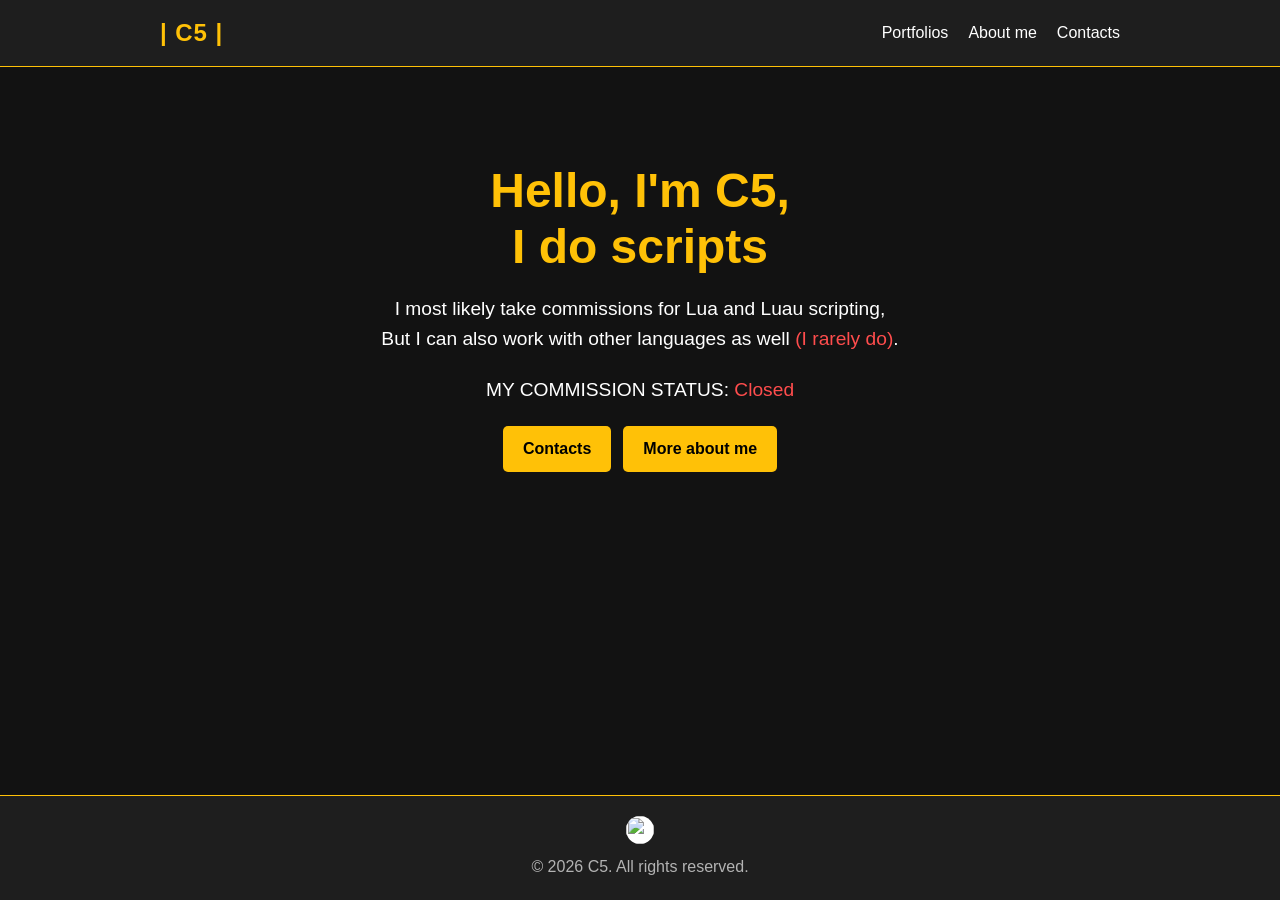
==== index.html @ 69e816a6 "Finish the site: About, Portfolios and Contacts pages - Fill the three empty pages using the existin" ====
<!DOCTYPE html>
<html lang="en">
<head>
    <meta charset="UTF-8">
    <meta name="viewport" content="width=device-width, initial-scale=1.0, viewport-fit=cover">
    <title>C5 | Portfolio</title>
    <meta name="description" content="C5 — Lua and Luau scripter taking commissions.">
    <link rel="stylesheet" href="styles.css">
</head>
<body>
    <header>
        <div class="container">
            <a href="index.html" class="logo">| C5 |</a>
            <nav aria-label="Main">
                <ul>
                    <li><a href="portfolios.html">Portfolios</a></li>
                    <li><a href="about.html">About me</a></li>
                    <li><a href="contact.html">Contacts</a></li>
                </ul>
            </nav>
        </div>
    </header>

    <main>
        <section class="hero">
            <div class="container">
                <h2>Hello, I'm C5,<br> I do scripts</h2>
                <p>I most likely take commissions for Lua and Luau scripting,<br> But I can also work with other languages as well <span class="note">(I rarely do)</span>.</p>
                <p class="commission-status">MY COMMISSION STATUS: <span data-status class="status-closed">Closed</span></p>
                <div class="buttons">
                    <a href="contact.html" class="btn">Contacts</a>
                    <a href="about.html" class="btn">More about me</a>
                </div>
            </div>
        </section>
    </main>

    <footer>
        <div class="container">
            <div class="social-icons"></div>
            <p>&copy; <span data-year>2026</span> C5. All rights reserved.</p>
        </div>
    </footer>
    <script src="script.js"></script>
</body>
</html>
---- styles.css ----
/* C5 portfolio — dark page, amber accent */
:root {
    --bg: #121212;
    --surface: #1e1e1e;
    --surface-hi: #262626;
    --line: #333333;
    --text: #ffffff;
    --muted: #b3b3b3;
    --accent: #ffc107;
    --accent-dk: #e0a800;
    --open: #4cd964;
    --closed: #ff4d4d;
    color-scheme: dark;
}

/* General styles */
* { box-sizing: border-box; }

html, body { height: 100%; }

body {
    margin: 0;
    font-family: Arial, Helvetica, sans-serif;
    background-color: var(--bg);
    color: var(--text);
    line-height: 1.6;
    display: flex;
    flex-direction: column;
}

main { flex: 1; }

.container {
    width: 100%;
    max-width: 1000px;
    margin: 0 auto;
    padding-left: max(20px, env(safe-area-inset-left, 0px));
    padding-right: max(20px, env(safe-area-inset-right, 0px));
}

a { color: var(--accent); }

a:focus-visible, button:focus-visible {
    outline: 2px solid var(--accent);
    outline-offset: 3px;
}

/* Header styles */
header {
    background-color: var(--surface);
    border-bottom: 1px solid var(--accent);
}

header .container {
    display: flex;
    justify-content: space-between;
    align-items: center;
    flex-wrap: wrap;
    gap: 8px 24px;
    padding-block: 14px;
}

.logo {
    margin: 0;
    font-size: 1.5em;
    color: var(--accent);
    text-decoration: none;
    font-weight: bold;
    letter-spacing: .04em;
}

nav ul {
    list-style: none;
    margin: 0;
    padding: 0;
    display: flex;
    flex-wrap: wrap;
    gap: 4px 20px;
}

nav ul li a {
    color: var(--text);
    text-decoration: none;
    padding: 6px 0;
    border-bottom: 2px solid transparent;
}

nav ul li a:hover { border-bottom-color: var(--muted); }

nav ul li a[aria-current="page"] {
    color: var(--accent);
    border-bottom-color: var(--accent);
}

/* Hero section styles */
.hero {
    text-align: center;
    padding: 96px 0 72px;
}

.hero h2 {
    font-size: clamp(2em, 7vw, 3em);
    line-height: 1.15;
    margin: 0 0 20px;
    color: var(--accent);
    text-wrap: balance;
}

.hero p {
    font-size: 1.2em;
    margin: 0 auto 20px;
    max-width: 38em;
}

.hero p span.note { color: var(--closed); }

.commission-status {
    font-size: 1.5em;
    margin-bottom: 20px;
}

.status-closed { color: var(--closed); }
.status-open { color: var(--open); }

.buttons {
    display: flex;
    flex-wrap: wrap;
    justify-content: center;
    gap: 12px;
}

.btn {
    display: inline-block;
    padding: 10px 20px;
    background-color: var(--accent);
    color: #000000;
    text-decoration: none;
    border: 0;
    border-radius: 5px;
    font: inherit;
    font-weight: bold;
    cursor: pointer;
}

.btn:hover { background-color: var(--accent-dk); }

.btn-ghost {
    background: transparent;
    color: var(--text);
    box-shadow: inset 0 0 0 1px var(--line);
}

.btn-ghost:hover { background: var(--surface-hi); }

.btn-small {
    padding: 6px 12px;
    font-size: .9em;
}

/* Inner pages */
.page {
    padding: 56px 0 72px;
}

.page h2 {
    font-size: clamp(1.8em, 6vw, 2.4em);
    margin: 0 0 8px;
    color: var(--accent);
}

.page .lede {
    color: var(--muted);
    font-size: 1.1em;
    margin: 0 0 32px;
    max-width: 40em;
}

.page h3 {
    font-size: 1.15em;
    margin: 40px 0 12px;
}

.prose p { max-width: 40em; }

.eyebrow {
    margin: 0 0 6px;
    font-size: .8em;
    letter-spacing: .12em;
    text-transform: uppercase;
    color: var(--muted);
}

/* skill chips */
.chips {
    display: flex;
    flex-wrap: wrap;
    gap: 8px;
    padding: 0;
    margin: 0;
    list-style: none;
}

.chips li {
    padding: 6px 14px;
    border-radius: 999px;
    background: var(--surface);
    border: 1px solid var(--line);
}

.chips li.main { border-color: var(--accent); color: var(--accent); }

.chips li small { color: var(--muted); }

/* status panel */
.status-panel {
    margin-top: 40px;
    padding: 20px 24px;
    border-radius: 8px;
    background: var(--surface);
    border-left: 3px solid var(--accent);
    display: flex;
    flex-wrap: wrap;
    align-items: center;
    justify-content: space-between;
    gap: 12px 24px;
}

.status-panel p { margin: 0; font-size: 1.15em; }

/* project cards */
.projects {
    display: grid;
    grid-template-columns: repeat(auto-fill, minmax(min(100%, 300px), 1fr));
    gap: 20px;
}

.project {
    display: flex;
    flex-direction: column;
    background: var(--surface);
    border: 1px solid var(--line);
    border-radius: 8px;
    overflow: hidden;
    min-width: 0;
}

.project-art {
    aspect-ratio: 16 / 9;
    max-width: 100%;
    display: grid;
    place-items: center;
    background: #26336a;
    color: #f6d27a;
    font-size: 2.2em;
    font-weight: bold;
    letter-spacing: .02em;
    border-bottom: 1px solid var(--line);
}

.project-art.github {
    background: var(--surface-hi);
    color: var(--muted);
    font-size: 1.1em;
    font-weight: normal;
}

.project-body {
    padding: 18px 20px 20px;
    display: flex;
    flex-direction: column;
    gap: 10px;
    flex: 1;
}

.project h4 {
    margin: 0;
    font-size: 1.2em;
}

.project p {
    margin: 0;
    color: var(--muted);
}

.tags {
    display: flex;
    flex-wrap: wrap;
    gap: 6px;
    padding: 0;
    margin: 0;
    list-style: none;
    font-size: .85em;
}

.tags li {
    padding: 2px 10px;
    border-radius: 999px;
    background: var(--surface-hi);
    color: var(--muted);
}

.project .buttons {
    justify-content: flex-start;
    margin-top: auto;
    padding-top: 6px;
}

/* contact cards */
.contact-list {
    display: flex;
    flex-direction: column;
    gap: 12px;
    max-width: 560px;
}

.contact-card {
    display: flex;
    align-items: center;
    gap: 16px;
    padding: 14px 18px;
    border-radius: 8px;
    background: var(--surface);
    border: 1px solid var(--line);
    color: var(--text);
    text-decoration: none;
}

a.contact-card:hover { border-color: var(--accent); }

.badge {
    width: 44px;
    height: 44px;
    border-radius: 50%;
    object-fit: cover;
    background: #ffffff;
    flex: none;
}

.contact-text {
    display: flex;
    flex-direction: column;
    min-width: 0;
    flex: 1;
}

.contact-name { font-weight: bold; }

.contact-value {
    color: var(--muted);
    overflow-wrap: anywhere;
}

/* footer social icons */
.social-icons {
    display: flex;
    justify-content: center;
    gap: 12px;
    margin-bottom: 10px;
}

.social-icons a { display: inline-block; line-height: 0; }

.social-icons img {
    width: 28px;
    height: 28px;
    border-radius: 50%;
    background: #ffffff;
}

/* Footer styles */
footer {
    background-color: var(--surface);
    padding: 20px 0;
    text-align: center;
    border-top: 1px solid var(--accent);
    color: var(--muted);
}

footer p { margin: 0; }

@media (max-width: 560px) {
    header .container { justify-content: center; }
    .hero { padding: 64px 0 48px; }
    .hero p { font-size: 1.05em; }
    .hero p br { display: none; }
    .commission-status { font-size: 1.25em; }
}
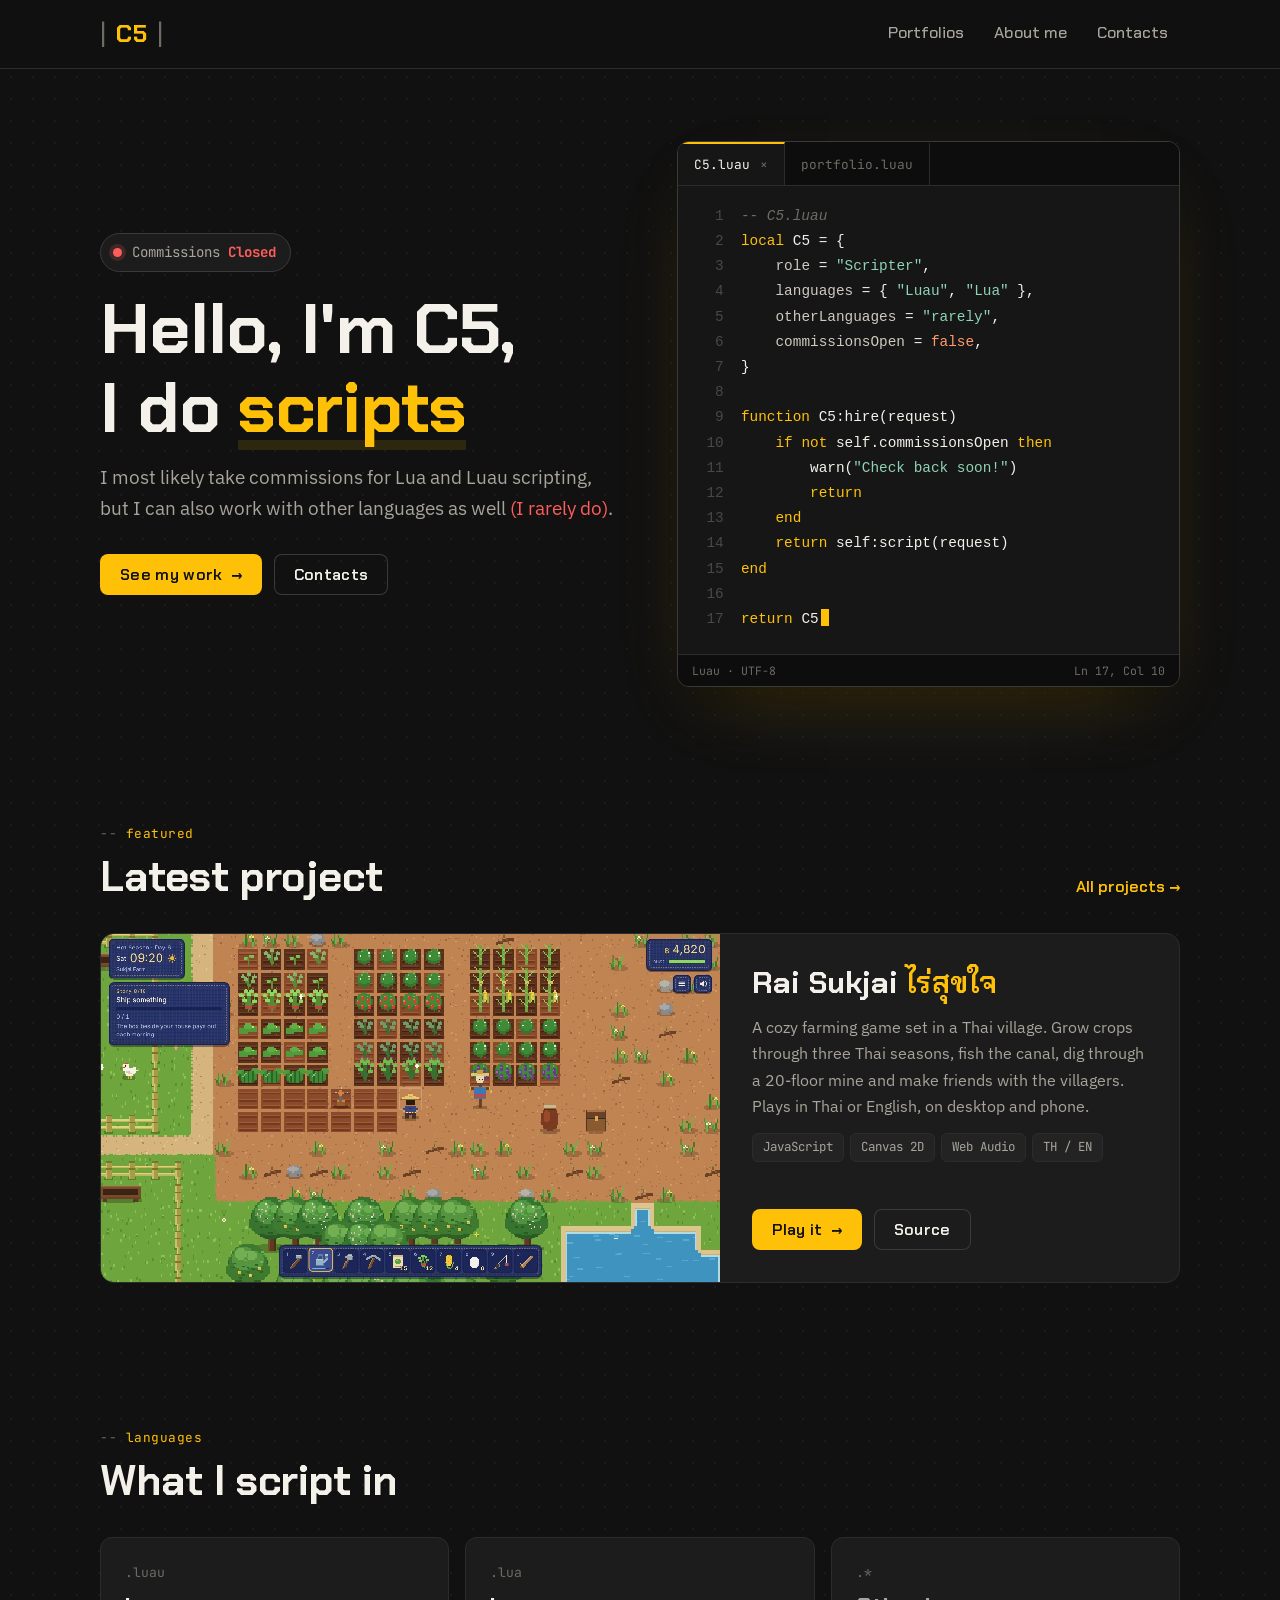
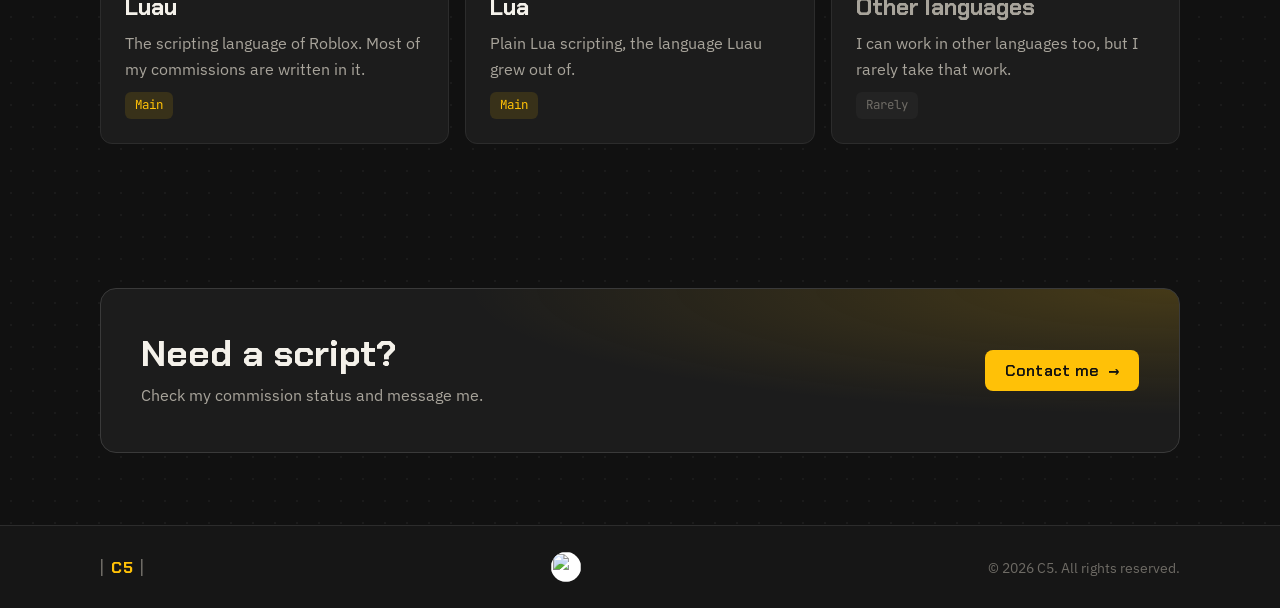
==== commit b3530284: "Redesign the portfolio in the C5 style - Luau code window in the hero that reflects your commission " ====
--- a/index.html
+++ b/index.html
@@ -3,14 +3,21 @@
 <head>
     <meta charset="UTF-8">
     <meta name="viewport" content="width=device-width, initial-scale=1.0, viewport-fit=cover">
-    <title>C5 | Portfolio</title>
-    <meta name="description" content="C5 — Lua and Luau scripter taking commissions.">
+    <title>C5 | Scripter</title>
+    <meta name="description" content="C5 writes Lua and Luau scripts and takes scripting commissions.">
+    <meta property="og:title" content="C5 | Scripter">
+    <meta property="og:description" content="C5 writes Lua and Luau scripts and takes scripting commissions.">
+    <meta name="theme-color" content="#111111">
+    <link rel="icon" href="data:image/svg+xml,%3Csvg xmlns='http://www.w3.org/2000/svg' viewBox='0 0 64 64'%3E%3Crect width='64' height='64' rx='14' fill='%23111'/%3E%3Ctext x='32' y='43' font-family='Arial' font-weight='700' font-size='30' text-anchor='middle' fill='%23ffc107'%3EC5%3C/text%3E%3C/svg%3E">
+    <link rel="preconnect" href="https://fonts.googleapis.com">
+    <link rel="preconnect" href="https://fonts.gstatic.com" crossorigin>
+    <link rel="stylesheet" href="https://fonts.googleapis.com/css2?family=Chakra+Petch:wght@500;600;700&family=IBM+Plex+Sans:wght@400;500;600&family=JetBrains+Mono:wght@400;500&display=swap">
     <link rel="stylesheet" href="styles.css">
 </head>
 <body>
     <header>
         <div class="container">
-            <a href="index.html" class="logo">| C5 |</a>
+            <a href="index.html" class="logo"><span class="bar">|</span> C5 <span class="bar">|</span></a>
             <nav aria-label="Main">
                 <ul>
                     <li><a href="portfolios.html">Portfolios</a></li>
@@ -24,12 +31,60 @@
     <main>
         <section class="hero">
             <div class="container">
-                <h2>Hello, I'm C5,<br> I do scripts</h2>
-                <p>I most likely take commissions for Lua and Luau scripting,<br> But I can also work with other languages as well <span class="note">(I rarely do)</span>.</p>
-                <p class="commission-status">MY COMMISSION STATUS: <span data-status class="status-closed">Closed</span></p>
-                <div class="buttons">
-                    <a href="contact.html" class="btn">Contacts</a>
-                    <a href="about.html" class="btn">More about me</a>
+                <div>
+                    <span class="status" data-status-pill><span class="dot"></span><span>Commissions <b data-status class="status-closed">Closed</b></span></span>
+                    <h1>Hello, I'm C5,<br> I do <span class="hl">scripts</span></h1>
+                    <p class="lede">I most likely take commissions for Lua and Luau scripting,<br> but I can also work with other languages as well <span class="note">(I rarely do)</span>.</p>
+                    <div class="buttons">
+                        <a href="portfolios.html" class="btn">See my work <span class="arrow">→</span></a>
+                        <a href="contact.html" class="btn btn-ghost">Contacts</a>
+                    </div>
+                </div>
+                <div class="code-window">
+<div class="code-tabs"><span class="code-tab">C5.luau <span class="x">×</span></span><span class="code-tab off">portfolio.luau</span></div>
+<pre class="code"><code><span class="ln"><span class="com">-- C5.luau</span></span><span class="ln"><span class="kw">local</span> C5 = {</span><span class="ln">    <span class="prop">role</span> = <span class="str">"Scripter"</span>,</span><span class="ln">    <span class="prop">languages</span> = { <span class="str">"Luau"</span>, <span class="str">"Lua"</span> },</span><span class="ln">    <span class="prop">otherLanguages</span> = <span class="str">"rarely"</span>,</span><span class="ln">    <span class="prop">commissionsOpen</span> = <span class="num" data-status-bool>false</span>,</span><span class="ln">}</span><span class="ln"></span><span class="ln"><span class="kw">function</span> C5:hire(request)</span><span class="ln">    <span class="kw">if not</span> self.commissionsOpen <span class="kw">then</span></span><span class="ln">        warn(<span class="str">"Check back soon!"</span>)</span><span class="ln">        <span class="kw">return</span></span><span class="ln">    <span class="kw">end</span></span><span class="ln">    <span class="kw">return</span> self:script(request)</span><span class="ln"><span class="kw">end</span></span><span class="ln"></span><span class="ln"><span class="kw">return</span> C5<span class="cursor" aria-hidden="true"></span></span></code></pre>
+<div class="code-status"><span>Luau · UTF-8</span><span>Ln 17, Col 10</span></div>
+</div>
+            </div>
+        </section>
+
+        <section class="section">
+            <div class="container">
+                <div class="section-head">
+                    <div><p class="eyebrow">featured</p><h2>Latest project</h2></div>
+                    <a class="link" href="portfolios.html">All projects →</a>
+                </div>
+                <article class="feature">
+                    <a class="shot" href="portfolios.html"><img src="images/rai-sukjai-farm.webp" alt="Rai Sukjai: a pixel-art farm with rows of crops, a scarecrow and chickens" width="1280" height="720"></a>
+                    <div class="feature-body">
+                        <h3>Rai Sukjai <span class="th">ไร่สุขใจ</span></h3>
+                        <p>A cozy farming game set in a Thai village. Grow crops through three Thai seasons, fish the canal, dig through a 20-floor mine and make friends with the villagers. Plays in Thai or English, on desktop and phone.</p>
+                        <ul class="tags"><li>JavaScript</li><li>Canvas 2D</li><li>Web Audio</li><li>TH / EN</li></ul>
+                        <div class="buttons">
+                            <a class="btn" href="https://realceedc5.github.io/rai-sukjai/" target="_blank" rel="noopener">Play it <span class="arrow">→</span></a>
+                            <a class="btn btn-ghost" href="https://github.com/RealCeedC5/rai-sukjai" target="_blank" rel="noopener">Source</a>
+                        </div>
+                    </div>
+                </article>
+            </div>
+        </section>
+
+        <section class="section">
+            <div class="container">
+                <div class="section-head"><div><p class="eyebrow">languages</p><h2>What I script in</h2></div></div>
+                <div class="skills">
+                    <div class="skill"><span class="ext">.luau</span><h3>Luau</h3><p>The scripting language of Roblox. Most of my commissions are written in it.</p><span class="tags"><span class="tag-main">Main</span></span></div>
+                    <div class="skill"><span class="ext">.lua</span><h3>Lua</h3><p>Plain Lua scripting, the language Luau grew out of.</p><span class="tags"><span class="tag-main">Main</span></span></div>
+                    <div class="skill minor"><span class="ext">.*</span><h3>Other languages</h3><p>I can work in other languages too, but I rarely take that work.</p><span class="tags"><span class="tag-minor">Rarely</span></span></div>
+                </div>
+            </div>
+        </section>
+
+        <section class="section">
+            <div class="container">
+                <div class="cta">
+                    <div><h2>Need a script?</h2><p>Check my commission status and message me.</p></div>
+                    <div class="buttons"><a href="contact.html" class="btn">Contact me <span class="arrow">→</span></a></div>
                 </div>
             </div>
         </section>
@@ -37,6 +92,7 @@
 
     <footer>
         <div class="container">
+            <a href="index.html" class="logo"><span class="bar">|</span> C5 <span class="bar">|</span></a>
             <div class="social-icons"></div>
             <p>&copy; <span data-year>2026</span> C5. All rights reserved.</p>
         </div>
--- a/styles.css
+++ b/styles.css
@@ -1,38 +1,61 @@
-/* C5 portfolio — dark page, amber accent */
+/* =========================================================
+   C5 — scripter portfolio
+   Layout: dark editor-style pages, amber accent; a Luau code
+   window carries the identity, project shots carry the proof.
+   ========================================================= */
 :root {
-    --bg: #121212;
-    --surface: #1e1e1e;
-    --surface-hi: #262626;
-    --line: #333333;
-    --text: #ffffff;
-    --muted: #b3b3b3;
+    --bg: #111111;
+    --bg-2: #161616;
+    --surface: #1c1c1c;
+    --surface-2: #232323;
+    --line: #2c2c2c;
+    --line-2: #3a3a3a;
+    --text: #f4f1ea;
+    --muted: #a8a49b;
+    --faint: #6e6b65;
     --accent: #ffc107;
     --accent-dk: #e0a800;
-    --open: #4cd964;
-    --closed: #ff4d4d;
+    --accent-soft: rgba(255, 193, 7, .12);
+    --open: #5ad17a;
+    --closed: #ff5c5c;
+    /* code colors */
+    --c-kw: #ffc107;
+    --c-str: #8fd3b6;
+    --c-num: #ff9a6b;
+    --c-com: #6e6b65;
+    --c-fn: #f4f1ea;
+    --c-prop: #cfcac0;
+
+    --font-display: "Chakra Petch", "Arial Narrow", Arial, sans-serif;
+    --font-body: "IBM Plex Sans", Arial, Helvetica, sans-serif;
+    --font-code: "JetBrains Mono", ui-monospace, Menlo, Consolas, monospace;
     color-scheme: dark;
 }
 
-/* General styles */
 * { box-sizing: border-box; }
-
-html, body { height: 100%; }
+html { min-height: 100%; }
+body { min-height: 100vh; min-height: 100dvh; }
 
 body {
     margin: 0;
-    font-family: Arial, Helvetica, sans-serif;
+    font-family: var(--font-body);
+    font-size: 16px;
+    line-height: 1.65;
     background-color: var(--bg);
+    background-image: radial-gradient(rgba(255, 255, 255, .045) 1px, transparent 1px);
+    background-size: 22px 22px;
     color: var(--text);
-    line-height: 1.6;
     display: flex;
     flex-direction: column;
 }
 
 main { flex: 1; }
+
+img { max-width: 100%; display: block; }
 
 .container {
     width: 100%;
-    max-width: 1000px;
+    max-width: 1120px;
     margin: 0 auto;
     padding-left: max(20px, env(safe-area-inset-left, 0px));
     padding-right: max(20px, env(safe-area-inset-right, 0px));
@@ -43,12 +66,29 @@
 a:focus-visible, button:focus-visible {
     outline: 2px solid var(--accent);
     outline-offset: 3px;
-}
-
-/* Header styles */
+    border-radius: 4px;
+}
+
+::selection { background: var(--accent); color: #111; }
+
+/* ---------- header ---------- */
 header {
-    background-color: var(--surface);
-    border-bottom: 1px solid var(--accent);
+    position: sticky;
+    top: env(safe-area-inset-top, 0px);
+    z-index: 10;
+    background: rgba(17, 17, 17, .86);
+    -webkit-backdrop-filter: blur(10px);
+    backdrop-filter: blur(10px);
+    border-bottom: 1px solid var(--line);
+}
+
+body::before {
+    content: "";
+    position: fixed;
+    inset: 0 0 auto;
+    height: env(safe-area-inset-top, 0px);
+    z-index: 11;
+    background: var(--bg);
 }
 
 header .container {
@@ -61,13 +101,16 @@
 }
 
 .logo {
-    margin: 0;
+    font-family: var(--font-display);
+    font-weight: 700;
     font-size: 1.5em;
+    letter-spacing: .06em;
     color: var(--accent);
     text-decoration: none;
-    font-weight: bold;
-    letter-spacing: .04em;
-}
+    white-space: nowrap;
+}
+
+.logo .bar { color: var(--faint); font-weight: 500; }
 
 nav ul {
     list-style: none;
@@ -75,313 +118,639 @@
     padding: 0;
     display: flex;
     flex-wrap: wrap;
-    gap: 4px 20px;
-}
-
-nav ul li a {
-    color: var(--text);
+    gap: 4px 6px;
+}
+
+nav a {
+    display: block;
+    font-family: var(--font-display);
+    font-weight: 500;
+    font-size: 1.02em;
+    color: var(--muted);
     text-decoration: none;
-    padding: 6px 0;
-    border-bottom: 2px solid transparent;
-}
-
-nav ul li a:hover { border-bottom-color: var(--muted); }
-
-nav ul li a[aria-current="page"] {
+    padding: 6px 12px;
+    border-radius: 6px;
+}
+
+nav a:hover { color: var(--text); background: var(--surface); }
+
+nav a[aria-current="page"] { color: #111; background: var(--accent); }
+
+/* ---------- shared bits ---------- */
+.eyebrow {
+    font-family: var(--font-code);
+    font-size: .8em;
+    letter-spacing: .04em;
     color: var(--accent);
-    border-bottom-color: var(--accent);
-}
-
-/* Hero section styles */
-.hero {
-    text-align: center;
-    padding: 96px 0 72px;
-}
-
-.hero h2 {
-    font-size: clamp(2em, 7vw, 3em);
-    line-height: 1.15;
-    margin: 0 0 20px;
-    color: var(--accent);
+    margin: 0 0 10px;
+}
+
+.eyebrow::before { content: "-- "; color: var(--faint); }
+
+h1, h2, h3, h4 {
+    font-family: var(--font-display);
+    font-weight: 700;
+    line-height: 1.12;
     text-wrap: balance;
-}
-
-.hero p {
-    font-size: 1.2em;
-    margin: 0 auto 20px;
-    max-width: 38em;
-}
-
-.hero p span.note { color: var(--closed); }
-
-.commission-status {
-    font-size: 1.5em;
-    margin-bottom: 20px;
-}
-
-.status-closed { color: var(--closed); }
-.status-open { color: var(--open); }
-
-.buttons {
-    display: flex;
-    flex-wrap: wrap;
-    justify-content: center;
-    gap: 12px;
+    margin: 0;
+}
+
+.lede {
+    color: var(--muted);
+    font-size: 1.12em;
+    max-width: 36em;
+    margin: 14px 0 0;
 }
 
 .btn {
-    display: inline-block;
-    padding: 10px 20px;
-    background-color: var(--accent);
-    color: #000000;
+    display: inline-flex;
+    align-items: center;
+    gap: 8px;
+    padding: 11px 20px;
+    border-radius: 8px;
+    border: 0;
+    background: var(--accent);
+    color: #111;
+    font: 600 1em/1.2 var(--font-display);
+    letter-spacing: .02em;
     text-decoration: none;
-    border: 0;
-    border-radius: 5px;
-    font: inherit;
-    font-weight: bold;
     cursor: pointer;
-}
-
-.btn:hover { background-color: var(--accent-dk); }
+    transition: transform .15s, background .15s;
+}
+
+.btn:hover { background: var(--accent-dk); transform: translateY(-1px); }
 
 .btn-ghost {
     background: transparent;
     color: var(--text);
-    box-shadow: inset 0 0 0 1px var(--line);
-}
-
-.btn-ghost:hover { background: var(--surface-hi); }
-
-.btn-small {
-    padding: 6px 12px;
-    font-size: .9em;
-}
-
-/* Inner pages */
-.page {
-    padding: 56px 0 72px;
-}
-
-.page h2 {
-    font-size: clamp(1.8em, 6vw, 2.4em);
-    margin: 0 0 8px;
-    color: var(--accent);
-}
-
-.page .lede {
-    color: var(--muted);
-    font-size: 1.1em;
-    margin: 0 0 32px;
-    max-width: 40em;
-}
-
-.page h3 {
-    font-size: 1.15em;
-    margin: 40px 0 12px;
-}
-
-.prose p { max-width: 40em; }
-
-.eyebrow {
-    margin: 0 0 6px;
-    font-size: .8em;
-    letter-spacing: .12em;
-    text-transform: uppercase;
-    color: var(--muted);
-}
-
-/* skill chips */
-.chips {
-    display: flex;
-    flex-wrap: wrap;
-    gap: 8px;
-    padding: 0;
-    margin: 0;
-    list-style: none;
-}
-
-.chips li {
-    padding: 6px 14px;
+    box-shadow: inset 0 0 0 1px var(--line-2);
+}
+
+.btn-ghost:hover { background: var(--surface-2); }
+
+.btn-small { padding: 7px 14px; font-size: .9em; }
+
+.buttons { display: flex; flex-wrap: wrap; gap: 12px; }
+
+.arrow { transition: transform .15s; }
+.btn:hover .arrow { transform: translateX(3px); }
+
+/* status pill */
+.status {
+    display: inline-flex;
+    align-items: center;
+    gap: 10px;
+    padding: 7px 14px 7px 12px;
     border-radius: 999px;
     background: var(--surface);
+    border: 1px solid var(--line-2);
+    font-family: var(--font-code);
+    font-size: .88em;
+    color: var(--muted);
+}
+
+.status .dot {
+    width: 9px;
+    height: 9px;
+    border-radius: 50%;
+    background: var(--closed);
+    box-shadow: 0 0 0 4px rgba(255, 92, 92, .16);
+}
+
+.status.is-open .dot { background: var(--open); box-shadow: 0 0 0 4px rgba(90, 209, 122, .18); animation: pulse 2s infinite; }
+
+.status-closed { color: var(--closed); }
+.status-open { color: var(--open); }
+
+@keyframes pulse { 50% { box-shadow: 0 0 0 7px rgba(90, 209, 122, 0); } }
+
+/* ---------- hero ---------- */
+.hero {
+    padding: 72px 0 64px;
+    position: relative;
+}
+
+.hero .container {
+    display: grid;
+    grid-template-columns: minmax(0, 1.05fr) minmax(0, 1fr);
+    gap: 48px;
+    align-items: center;
+}
+
+.hero h1 {
+    font-size: clamp(2.6em, 6.4vw, 4.4em);
+    margin: 18px 0 0;
+    letter-spacing: -.01em;
+}
+
+.hero h1 .hl {
+    color: var(--accent);
+    position: relative;
+    white-space: nowrap;
+}
+
+.hero h1 .hl::after {
+    content: "";
+    position: absolute;
+    left: 0;
+    right: 0;
+    bottom: .06em;
+    height: .14em;
+    background: var(--accent-soft);
+    z-index: -1;
+}
+
+.hero .lede { font-size: 1.18em; }
+
+.hero .lede .note { color: var(--closed); white-space: nowrap; }
+
+.hero .buttons { margin-top: 30px; }
+
+/* code window */
+.code-window {
+    position: relative;
+    border-radius: 12px;
+    background: #161616;
+    border: 1px solid var(--line-2);
+    box-shadow: 0 30px 80px -30px rgba(255, 193, 7, .22), 0 20px 40px -20px rgba(0, 0, 0, .8);
+    overflow: hidden;
+    min-width: 0;
+}
+
+.code-tabs {
+    display: flex;
+    align-items: stretch;
+    background: #0d0d0d;
+    border-bottom: 1px solid var(--line);
+    font-family: var(--font-code);
+    font-size: .8em;
+}
+
+.code-tab {
+    padding: 10px 16px;
+    color: var(--text);
+    background: #161616;
+    border-right: 1px solid var(--line);
+    border-top: 2px solid var(--accent);
+    display: flex;
+    align-items: center;
+    gap: 10px;
+}
+
+.code-tab .x { color: var(--faint); }
+
+.code-tab.off { color: var(--faint); background: transparent; border-top-color: transparent; }
+
+.code {
+    margin: 0;
+    padding: 18px 0 22px;
+    font-family: var(--font-code);
+    font-size: clamp(.74em, 1.5vw, .9em);
+    line-height: 1.75;
+    color: var(--c-fn);
+    overflow-x: auto;
+    counter-reset: ln;
+    tab-size: 4;
+}
+
+.code .ln {
+    display: block;
+    padding-right: 20px;
+    white-space: pre;
+}
+
+.code .ln::before {
+    counter-increment: ln;
+    content: counter(ln);
+    display: inline-block;
+    width: 3.2em;
+    padding-right: 1.2em;
+    text-align: right;
+    color: #4a4844;
+}
+
+.code .kw { color: var(--c-kw); }
+.code .str { color: var(--c-str); }
+.code .num { color: var(--c-num); }
+.code .com { color: var(--c-com); font-style: italic; }
+.code .prop { color: var(--c-prop); }
+
+.cursor {
+    display: inline-block;
+    width: .55em;
+    height: 1.15em;
+    margin-left: 2px;
+    vertical-align: -.2em;
+    background: var(--accent);
+    animation: blink 1.1s steps(1) infinite;
+}
+
+@keyframes blink { 50% { opacity: 0; } }
+
+.code-status {
+    display: flex;
+    justify-content: space-between;
+    gap: 12px;
+    padding: 6px 14px;
+    background: #0d0d0d;
+    border-top: 1px solid var(--line);
+    font-family: var(--font-code);
+    font-size: .72em;
+    color: var(--faint);
+}
+
+/* ---------- sections ---------- */
+.section { padding: 72px 0; }
+
+.section-head {
+    display: flex;
+    flex-wrap: wrap;
+    justify-content: space-between;
+    align-items: flex-end;
+    gap: 16px 32px;
+    margin-bottom: 32px;
+}
+
+.section-head h2 { font-size: clamp(1.9em, 4vw, 2.6em); }
+
+.section-head .link {
+    font-family: var(--font-display);
+    font-weight: 600;
+    text-decoration: none;
+}
+
+.section-head .link:hover { text-decoration: underline; }
+
+/* featured project */
+.feature {
+    display: grid;
+    grid-template-columns: minmax(0, 1.35fr) minmax(0, 1fr);
+    background: var(--surface);
     border: 1px solid var(--line);
-}
-
-.chips li.main { border-color: var(--accent); color: var(--accent); }
-
-.chips li small { color: var(--muted); }
-
-/* status panel */
-.status-panel {
-    margin-top: 40px;
-    padding: 20px 24px;
+    border-radius: 14px;
+    overflow: hidden;
+}
+
+.shot {
+    position: relative;
+    background: #0d0d0d;
+    min-width: 0;
+}
+
+.shot img {
+    width: 100%;
+    height: 100%;
+    aspect-ratio: 16 / 9;
+    object-fit: cover;
+    image-rendering: pixelated;
+}
+
+.feature-body {
+    padding: 32px;
+    display: flex;
+    flex-direction: column;
+    gap: 14px;
+    min-width: 0;
+}
+
+.feature-body h3 { font-size: 1.9em; }
+
+.feature-body h3 .th { color: var(--accent); font-weight: 600; }
+
+.feature-body p { margin: 0; color: var(--muted); }
+
+.tags {
+    list-style: none;
+    margin: 0;
+    padding: 0;
+    display: flex;
+    flex-wrap: wrap;
+    gap: 6px;
+}
+
+.tags li {
+    font-family: var(--font-code);
+    font-size: .78em;
+    padding: 3px 10px;
+    border-radius: 6px;
+    background: var(--surface-2);
+    border: 1px solid var(--line);
+    color: var(--muted);
+}
+
+.feature-body .buttons { margin-top: auto; padding-top: 8px; }
+
+/* skill cards */
+.skills {
+    display: grid;
+    grid-template-columns: repeat(3, minmax(0, 1fr));
+    gap: 16px;
+}
+
+.skill {
+    padding: 24px;
+    border-radius: 12px;
+    background: var(--surface);
+    border: 1px solid var(--line);
+    display: flex;
+    flex-direction: column;
+    gap: 10px;
+}
+
+.skill .ext {
+    font-family: var(--font-code);
+    font-size: .82em;
+    color: var(--faint);
+}
+
+.skill h3 { font-size: 1.45em; }
+
+.skill p { margin: 0; color: var(--muted); }
+
+
+.skill.minor h3 { color: var(--muted); }
+
+/* call to action band */
+.cta {
+    border-radius: 16px;
+    padding: 44px 40px;
+    background:
+        radial-gradient(120% 140% at 100% 0%, rgba(255, 193, 7, .18), transparent 55%),
+        var(--surface);
+    border: 1px solid var(--line-2);
+    display: flex;
+    flex-wrap: wrap;
+    justify-content: space-between;
+    align-items: center;
+    gap: 24px;
+}
+
+.cta h2 { font-size: clamp(1.7em, 3.6vw, 2.3em); }
+.cta p { margin: 8px 0 0; color: var(--muted); }
+
+/* ---------- inner page header ---------- */
+.page-head { padding: 64px 0 8px; }
+.page-head h1 { font-size: clamp(2.4em, 6vw, 3.6em); }
+
+/* gallery (portfolio) */
+.case {
+    background: var(--surface);
+    border: 1px solid var(--line);
+    border-radius: 16px;
+    overflow: hidden;
+}
+
+.gallery {
+    display: grid;
+    grid-template-columns: repeat(3, minmax(0, 1fr));
+    gap: 4px;
+    background: #0d0d0d;
+}
+
+.gallery figure { margin: 0; position: relative; min-width: 0; }
+.gallery figure.main { grid-column: 1 / -1; }
+
+.gallery img {
+    width: 100%;
+    height: auto;
+    aspect-ratio: 16 / 9;
+    object-fit: cover;
+    image-rendering: pixelated;
+}
+
+.gallery figcaption {
+    position: absolute;
+    left: 10px;
+    bottom: 10px;
+    padding: 3px 10px;
+    border-radius: 6px;
+    background: rgba(13, 13, 13, .82);
+    font-family: var(--font-code);
+    font-size: .74em;
+    color: var(--text);
+}
+
+.case-body {
+    display: grid;
+    grid-template-columns: minmax(0, 1.2fr) minmax(0, 1fr);
+    gap: 32px 48px;
+    padding: 36px;
+}
+
+.case-body h2 { font-size: clamp(1.8em, 4vw, 2.4em); }
+.case-body h2 .th { color: var(--accent); font-weight: 600; }
+.case-body p { color: var(--muted); margin: 14px 0 0; }
+
+.facts {
+    list-style: none;
+    margin: 0;
+    padding: 0;
+    display: grid;
+    grid-template-columns: repeat(2, minmax(0, 1fr));
+    gap: 10px;
+}
+
+.facts li {
+    padding: 12px 14px;
+    border-radius: 10px;
+    background: var(--bg-2);
+    border: 1px solid var(--line);
+    font-size: .92em;
+    color: var(--muted);
+    line-height: 1.4;
+}
+
+.facts b {
+    display: block;
+    font-family: var(--font-display);
+    font-size: 1.5em;
+    color: var(--text);
+    font-variant-numeric: tabular-nums;
+}
+
+.case-side { display: flex; flex-direction: column; gap: 18px; }
+.case-side h3 { font-size: 1em; font-family: var(--font-code); font-weight: 500; color: var(--faint); }
+
+.more-card {
+    margin-top: 20px;
+    display: flex;
+    flex-wrap: wrap;
+    align-items: center;
+    justify-content: space-between;
+    gap: 16px;
+    padding: 24px 28px;
+    border-radius: 14px;
+    border: 1px dashed var(--line-2);
+}
+
+.more-card p { margin: 4px 0 0; color: var(--muted); }
+.more-card h3 { font-size: 1.3em; }
+
+/* about */
+.about-grid {
+    display: grid;
+    grid-template-columns: minmax(0, 1fr) minmax(0, 1fr);
+    gap: 48px;
+    align-items: start;
+    padding-top: 32px;
+}
+
+.prose p { margin: 0 0 16px; font-size: 1.08em; color: var(--muted); max-width: 34em; }
+.prose p:first-child { color: var(--text); font-size: 1.25em; }
+
+.chips {
+    list-style: none;
+    margin: 24px 0 0;
+    padding: 0;
+    display: flex;
+    flex-wrap: wrap;
+    gap: 8px;
+}
+
+.chips li {
+    font-family: var(--font-code);
+    font-size: .9em;
+    padding: 7px 14px;
     border-radius: 8px;
     background: var(--surface);
-    border-left: 3px solid var(--accent);
-    display: flex;
-    flex-wrap: wrap;
-    align-items: center;
-    justify-content: space-between;
-    gap: 12px 24px;
-}
-
-.status-panel p { margin: 0; font-size: 1.15em; }
-
-/* project cards */
-.projects {
-    display: grid;
-    grid-template-columns: repeat(auto-fill, minmax(min(100%, 300px), 1fr));
-    gap: 20px;
-}
-
-.project {
-    display: flex;
-    flex-direction: column;
+    border: 1px solid var(--line-2);
+}
+
+.chips li.main { border-color: var(--accent); color: var(--accent); }
+.chips li small { color: var(--faint); }
+
+.panel {
+    margin-top: 32px;
+    padding: 22px 24px;
+    border-radius: 12px;
     background: var(--surface);
     border: 1px solid var(--line);
-    border-radius: 8px;
-    overflow: hidden;
-    min-width: 0;
-}
-
-.project-art {
-    aspect-ratio: 16 / 9;
-    max-width: 100%;
+    display: flex;
+    flex-wrap: wrap;
+    align-items: center;
+    justify-content: space-between;
+    gap: 16px;
+}
+
+/* contact */
+.contact-grid {
     display: grid;
-    place-items: center;
-    background: #26336a;
-    color: #f6d27a;
-    font-size: 2.2em;
-    font-weight: bold;
-    letter-spacing: .02em;
-    border-bottom: 1px solid var(--line);
-}
-
-.project-art.github {
-    background: var(--surface-hi);
-    color: var(--muted);
-    font-size: 1.1em;
-    font-weight: normal;
-}
-
-.project-body {
-    padding: 18px 20px 20px;
-    display: flex;
-    flex-direction: column;
-    gap: 10px;
-    flex: 1;
-}
-
-.project h4 {
-    margin: 0;
-    font-size: 1.2em;
-}
-
-.project p {
-    margin: 0;
-    color: var(--muted);
-}
-
-.tags {
-    display: flex;
-    flex-wrap: wrap;
-    gap: 6px;
-    padding: 0;
-    margin: 0;
-    list-style: none;
-    font-size: .85em;
-}
-
-.tags li {
-    padding: 2px 10px;
-    border-radius: 999px;
-    background: var(--surface-hi);
-    color: var(--muted);
-}
-
-.project .buttons {
-    justify-content: flex-start;
-    margin-top: auto;
-    padding-top: 6px;
-}
-
-/* contact cards */
-.contact-list {
-    display: flex;
-    flex-direction: column;
-    gap: 12px;
-    max-width: 560px;
-}
+    grid-template-columns: minmax(0, 1fr) minmax(0, .9fr);
+    gap: 48px;
+    align-items: start;
+    padding-top: 32px;
+}
+
+.contact-list { display: flex; flex-direction: column; gap: 12px; }
 
 .contact-card {
     display: flex;
     align-items: center;
     gap: 16px;
-    padding: 14px 18px;
-    border-radius: 8px;
+    padding: 16px 18px;
+    border-radius: 12px;
     background: var(--surface);
     border: 1px solid var(--line);
     color: var(--text);
     text-decoration: none;
-}
-
-a.contact-card:hover { border-color: var(--accent); }
+    transition: border-color .15s, transform .15s;
+}
+
+a.contact-card:hover { border-color: var(--accent); transform: translateY(-1px); }
 
 .badge {
-    width: 44px;
-    height: 44px;
+    width: 46px;
+    height: 46px;
     border-radius: 50%;
     object-fit: cover;
     background: #ffffff;
     flex: none;
 }
 
-.contact-text {
-    display: flex;
-    flex-direction: column;
-    min-width: 0;
-    flex: 1;
-}
-
-.contact-name { font-weight: bold; }
-
-.contact-value {
-    color: var(--muted);
-    overflow-wrap: anywhere;
-}
-
-/* footer social icons */
-.social-icons {
-    display: flex;
-    justify-content: center;
-    gap: 12px;
-    margin-bottom: 10px;
-}
-
-.social-icons a { display: inline-block; line-height: 0; }
-
-.social-icons img {
-    width: 28px;
-    height: 28px;
-    border-radius: 50%;
-    background: #ffffff;
-}
-
-/* Footer styles */
+.contact-text { display: flex; flex-direction: column; min-width: 0; flex: 1; }
+.contact-name { font-family: var(--font-display); font-weight: 600; font-size: 1.1em; }
+.contact-value { color: var(--muted); font-family: var(--font-code); font-size: .85em; overflow-wrap: anywhere; }
+.contact-card .go { color: var(--faint); font-family: var(--font-code); }
+
+.status-card {
+    padding: 26px;
+    border-radius: 14px;
+    background: var(--surface);
+    border: 1px solid var(--line);
+}
+
+.status-card h2 { font-size: 1.5em; margin-bottom: 14px; }
+.status-card p { color: var(--muted); margin: 14px 0 0; }
+
+/* 404 */
+.notfound { padding: 96px 0; text-align: center; }
+.notfound h1 { font-size: clamp(4em, 16vw, 8em); color: var(--accent); letter-spacing: .04em; }
+.notfound h1 .bar { color: var(--faint); font-weight: 500; }
+.notfound .code-window { max-width: 520px; margin: 28px auto; text-align: left; }
+.notfound .buttons { justify-content: center; }
+
+/* ---------- footer ---------- */
 footer {
-    background-color: var(--surface);
-    padding: 20px 0;
-    text-align: center;
-    border-top: 1px solid var(--accent);
-    color: var(--muted);
-}
-
+    border-top: 1px solid var(--line);
+    background: var(--bg-2);
+    color: var(--faint);
+    font-size: .9em;
+}
+
+footer .container {
+    display: flex;
+    flex-wrap: wrap;
+    align-items: center;
+    justify-content: space-between;
+    gap: 14px 24px;
+    padding-block: 26px;
+}
+
+footer .logo { font-size: 1.15em; }
 footer p { margin: 0; }
+
+.social-icons { display: flex; gap: 10px; }
+.social-icons a { display: inline-block; line-height: 0; border-radius: 50%; transition: transform .15s; }
+.social-icons a:hover { transform: translateY(-2px); }
+.social-icons img { width: 30px; height: 30px; border-radius: 50%; background: #fff; }
+
+/* ---------- responsive ---------- */
+@media (max-width: 900px) {
+    .hero .container,
+    .feature,
+    .case-body,
+    .about-grid,
+    .contact-grid { grid-template-columns: minmax(0, 1fr); }
+    .hero { padding-top: 48px; }
+    .hero .container { gap: 36px; }
+    .skills { grid-template-columns: minmax(0, 1fr); }
+    .feature-body { padding: 24px; }
+    .case-body { padding: 24px; }
+}
 
 @media (max-width: 560px) {
     header .container { justify-content: center; }
-    .hero { padding: 64px 0 48px; }
-    .hero p { font-size: 1.05em; }
-    .hero p br { display: none; }
-    .commission-status { font-size: 1.25em; }
-}
+    nav a { padding: 6px 10px; }
+    .section { padding: 52px 0; }
+    .hero .lede br { display: none; }
+    .cta { padding: 30px 22px; }
+    .gallery { grid-template-columns: minmax(0, 1fr); }
+    .gallery figure:not(.main) { display: none; }
+    .facts b { font-size: 1.3em; }
+    footer .container { justify-content: center; text-align: center; }
+}
+
+@media (prefers-reduced-motion: reduce) {
+    *, *::before, *::after { animation: none !important; transition: none !important; }
+}
+
+/* frequency labels on skill cards */
+.skill .tags { margin-top: auto; }
+.tag-main, .tag-minor {
+    font-family: var(--font-code);
+    font-size: .78em;
+    padding: 3px 10px;
+    border-radius: 6px;
+}
+.tag-main { background: var(--accent-soft); color: var(--accent); }
+.tag-minor { background: var(--surface-2); color: var(--faint); }
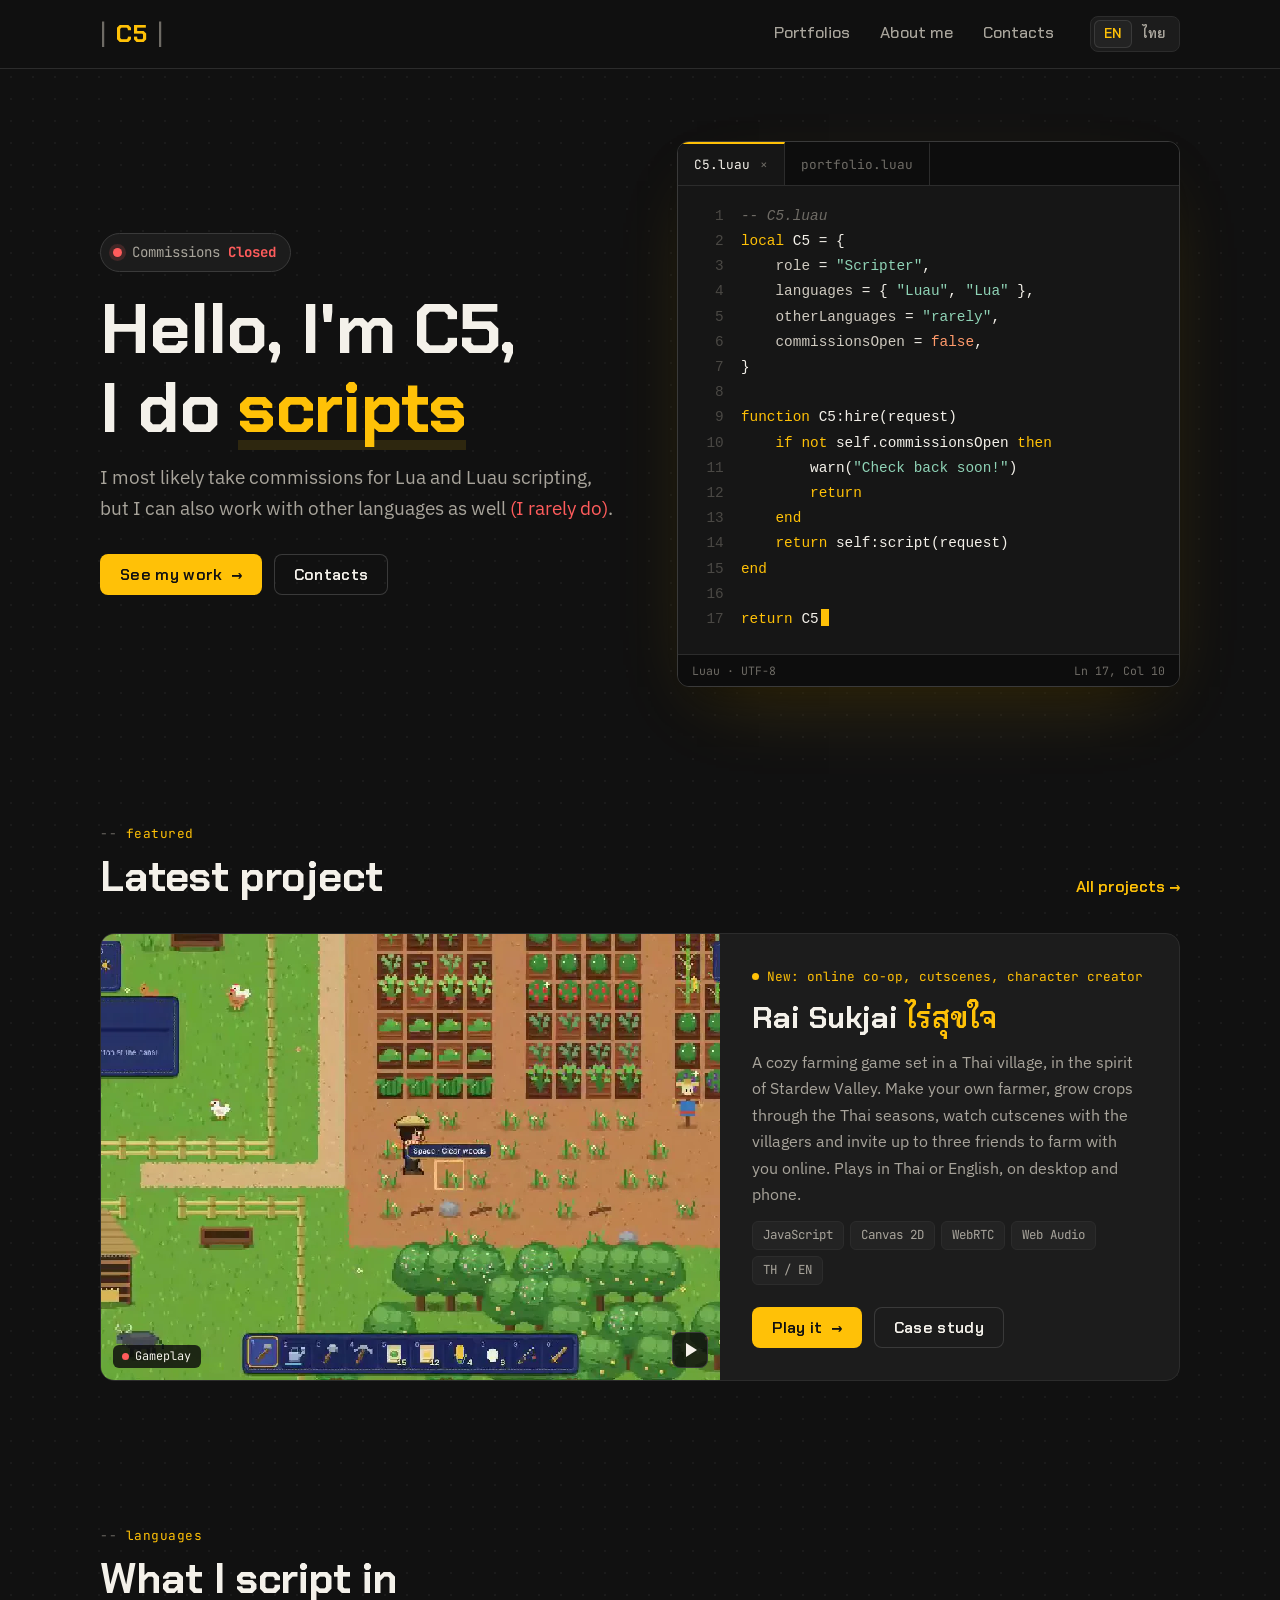
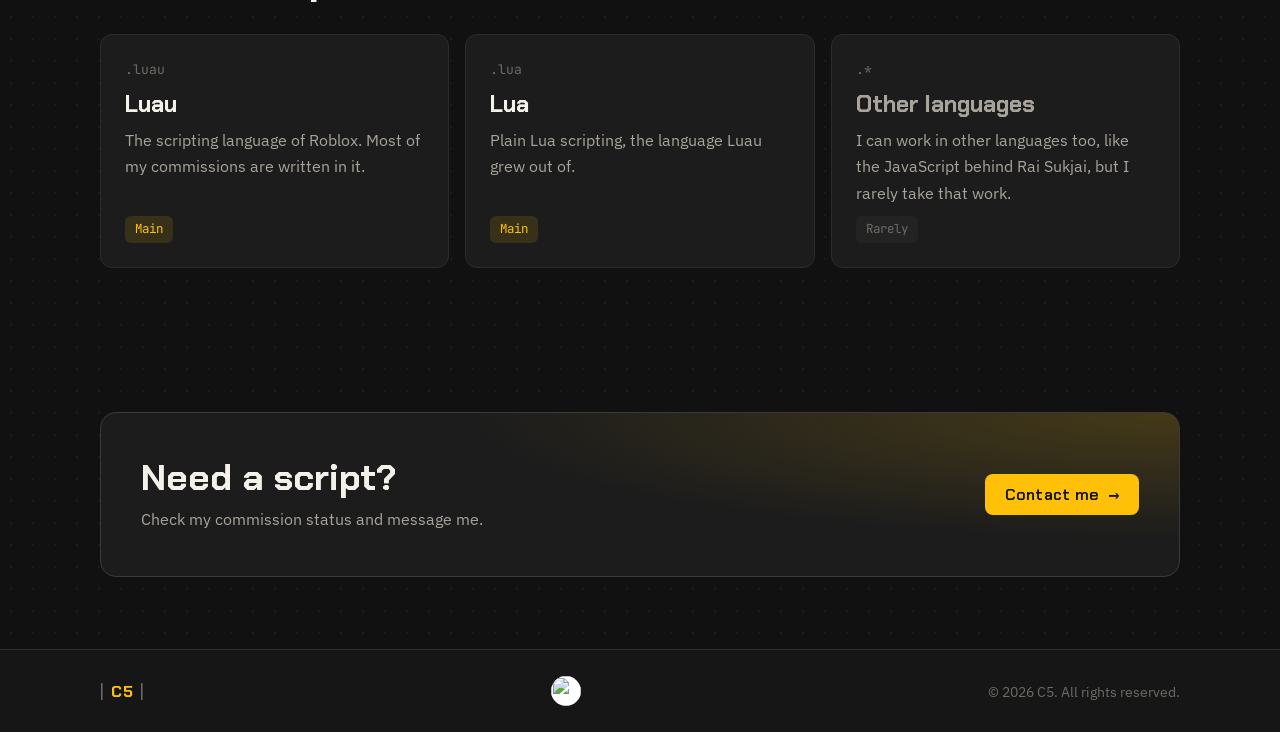
==== commit 12380f60: "Portfolio v2: Thai/English, gameplay video, new Rai Sukjai case study - EN / ไทย switch on every pag" ====
--- a/index.html
+++ b/index.html
@@ -3,41 +3,55 @@
 <head>
     <meta charset="UTF-8">
     <meta name="viewport" content="width=device-width, initial-scale=1.0, viewport-fit=cover">
-    <title>C5 | Scripter</title>
-    <meta name="description" content="C5 writes Lua and Luau scripts and takes scripting commissions.">
+    <title data-th="C5 | สคริปเตอร์">C5 | Scripter</title>
+    <meta name="description" content="C5 writes Lua and Luau scripts and takes scripting commissions. Projects include Rai Sukjai, a Thai farming game with online co-op.">
+    <meta property="og:type" content="website">
+    <meta property="og:site_name" content="C5">
     <meta property="og:title" content="C5 | Scripter">
-    <meta property="og:description" content="C5 writes Lua and Luau scripts and takes scripting commissions.">
+    <meta property="og:description" content="C5 writes Lua and Luau scripts and takes scripting commissions. Projects include Rai Sukjai, a Thai farming game with online co-op.">
+    <meta property="og:url" content="https://realceedc5.github.io/">
+    <meta property="og:image" content="https://realceedc5.github.io/images/og.jpg">
+    <meta property="og:image:width" content="1200">
+    <meta property="og:image:height" content="630">
+    <meta name="twitter:card" content="summary_large_image">
     <meta name="theme-color" content="#111111">
     <link rel="icon" href="data:image/svg+xml,%3Csvg xmlns='http://www.w3.org/2000/svg' viewBox='0 0 64 64'%3E%3Crect width='64' height='64' rx='14' fill='%23111'/%3E%3Ctext x='32' y='43' font-family='Arial' font-weight='700' font-size='30' text-anchor='middle' fill='%23ffc107'%3EC5%3C/text%3E%3C/svg%3E">
     <link rel="preconnect" href="https://fonts.googleapis.com">
     <link rel="preconnect" href="https://fonts.gstatic.com" crossorigin>
-    <link rel="stylesheet" href="https://fonts.googleapis.com/css2?family=Chakra+Petch:wght@500;600;700&family=IBM+Plex+Sans:wght@400;500;600&family=JetBrains+Mono:wght@400;500&display=swap">
+    <link rel="stylesheet" href="https://fonts.googleapis.com/css2?family=Chakra+Petch:wght@500;600;700&family=IBM+Plex+Sans+Thai:wght@400;500;600&family=IBM+Plex+Sans:wght@400;500;600&family=JetBrains+Mono:wght@400;500&display=swap">
     <link rel="stylesheet" href="styles.css">
 </head>
 <body>
+    <a class="skip" href="#main" data-th="ข้ามไปที่เนื้อหา">Skip to content</a>
     <header>
         <div class="container">
             <a href="index.html" class="logo"><span class="bar">|</span> C5 <span class="bar">|</span></a>
-            <nav aria-label="Main">
-                <ul>
-                    <li><a href="portfolios.html">Portfolios</a></li>
-                    <li><a href="about.html">About me</a></li>
-                    <li><a href="contact.html">Contacts</a></li>
-                </ul>
-            </nav>
+            <div class="header-right">
+                <nav aria-label="Main" data-th-aria-label="เมนูหลัก">
+                    <ul>
+                        <li><a href="portfolios.html" data-th="ผลงาน">Portfolios</a></li>
+                        <li><a href="about.html" data-th="เกี่ยวกับผม">About me</a></li>
+                        <li><a href="contact.html" data-th="ติดต่อ">Contacts</a></li>
+                    </ul>
+                </nav>
+                <div class="lang" role="group" aria-label="Language / ภาษา">
+                    <button type="button" data-lang="en" aria-pressed="true" lang="en">EN</button>
+                    <button type="button" data-lang="th" aria-pressed="false" lang="th">ไทย</button>
+                </div>
+            </div>
         </div>
     </header>
 
-    <main>
+    <main id="main">
         <section class="hero">
             <div class="container">
                 <div>
-                    <span class="status" data-status-pill><span class="dot"></span><span>Commissions <b data-status class="status-closed">Closed</b></span></span>
-                    <h1>Hello, I'm C5,<br> I do <span class="hl">scripts</span></h1>
-                    <p class="lede">I most likely take commissions for Lua and Luau scripting,<br> but I can also work with other languages as well <span class="note">(I rarely do)</span>.</p>
+                    <span class="status" data-status-pill><span class="dot"></span><span><span data-th="คอมมิชชัน">Commissions</span> <b data-status class="status-closed">Closed</b></span></span>
+                    <h1 data-th="สวัสดี ผม C5&lt;br&gt; ผมเขียน&lt;span class=&quot;hl&quot;&gt;สคริปต์&lt;/span&gt;">Hello, I'm C5,<br> I do <span class="hl">scripts</span></h1>
+                    <p class="lede" data-th="ส่วนใหญ่ผมรับงานเขียนสคริปต์ Lua และ Luau&lt;br&gt; แต่ภาษาอื่นก็ทำได้เหมือนกัน &lt;span class=&quot;note&quot;&gt;(นาน ๆ ที)&lt;/span&gt;">I most likely take commissions for Lua and Luau scripting,<br> but I can also work with other languages as well <span class="note">(I rarely do)</span>.</p>
                     <div class="buttons">
-                        <a href="portfolios.html" class="btn">See my work <span class="arrow">→</span></a>
-                        <a href="contact.html" class="btn btn-ghost">Contacts</a>
+                        <a href="portfolios.html" class="btn" data-th="ดูผลงาน &lt;span class=&quot;arrow&quot;&gt;→&lt;/span&gt;">See my work <span class="arrow">→</span></a>
+                        <a href="contact.html" class="btn btn-ghost" data-th="ติดต่อ">Contacts</a>
                     </div>
                 </div>
                 <div class="code-window">
@@ -51,18 +65,25 @@
         <section class="section">
             <div class="container">
                 <div class="section-head">
-                    <div><p class="eyebrow">featured</p><h2>Latest project</h2></div>
-                    <a class="link" href="portfolios.html">All projects →</a>
+                    <div><p class="eyebrow" data-th="ผลงานล่าสุด">featured</p><h2 data-th="โปรเจกต์ล่าสุด">Latest project</h2></div>
+                    <a class="link" href="portfolios.html" data-th="ดูทั้งหมด →">All projects →</a>
                 </div>
                 <article class="feature">
-                    <a class="shot" href="portfolios.html"><img src="images/rai-sukjai-farm.webp" alt="Rai Sukjai: a pixel-art farm with rows of crops, a scarecrow and chickens" width="1280" height="720"></a>
+                    <div class="shot vid">
+                        <video autoplay muted loop playsinline preload="metadata" poster="images/rai-sukjai-gameplay-poster.webp" width="960" height="540" aria-label="Gameplay of Rai Sukjai: tilling soil, planting seeds and watering crops on the farm" data-th-aria-label="ภาพการเล่นไร่สุขใจ: พรวนดิน หว่านเมล็ด และรดน้ำผักในไร่">
+                            <source src="images/rai-sukjai-gameplay.mp4" type="video/mp4">
+                        </video>
+                        <span class="vid-cap" data-th="เล่นจริงในเกม">Gameplay</span>
+                        <button type="button" class="vid-toggle" aria-label="Pause video" data-th-aria-label="หยุดวิดีโอ" data-label-play="Play video" data-label-play-th="เล่นวิดีโอ" data-label-pause="Pause video" data-label-pause-th="หยุดวิดีโอ"><span class="i-pause" aria-hidden="true"></span></button>
+                    </div>
                     <div class="feature-body">
+                        <p class="new"><span class="new-dot"></span><span data-th="อัปเดตใหม่: เล่นออนไลน์ คัตซีน สร้างตัวละคร">New: online co-op, cutscenes, character creator</span></p>
                         <h3>Rai Sukjai <span class="th">ไร่สุขใจ</span></h3>
-                        <p>A cozy farming game set in a Thai village. Grow crops through three Thai seasons, fish the canal, dig through a 20-floor mine and make friends with the villagers. Plays in Thai or English, on desktop and phone.</p>
-                        <ul class="tags"><li>JavaScript</li><li>Canvas 2D</li><li>Web Audio</li><li>TH / EN</li></ul>
+                        <p data-th="เกมทำไร่ในหมู่บ้านไทย แนว Stardew Valley สร้างตัวละครของตัวเอง ปลูกผักตามฤดูไทย ดูคัตซีนกับชาวบ้าน และชวนเพื่อนอีก 3 คนมาช่วยทำไร่ออนไลน์ได้ เล่นได้ทั้งภาษาไทยและอังกฤษ บนคอมและมือถือ">A cozy farming game set in a Thai village, in the spirit of Stardew Valley. Make your own farmer, grow crops through the Thai seasons, watch cutscenes with the villagers and invite up to three friends to farm with you online. Plays in Thai or English, on desktop and phone.</p>
+                        <ul class="tags"><li>JavaScript</li><li>Canvas 2D</li><li>WebRTC</li><li>Web Audio</li><li>TH / EN</li></ul>
                         <div class="buttons">
-                            <a class="btn" href="https://realceedc5.github.io/rai-sukjai/" target="_blank" rel="noopener">Play it <span class="arrow">→</span></a>
-                            <a class="btn btn-ghost" href="https://github.com/RealCeedC5/rai-sukjai" target="_blank" rel="noopener">Source</a>
+                            <a class="btn" href="https://realceedc5.github.io/rai-sukjai/" target="_blank" rel="noopener" data-th="เล่นเลย &lt;span class=&quot;arrow&quot;&gt;→&lt;/span&gt;">Play it <span class="arrow">→</span></a>
+                            <a class="btn btn-ghost" href="portfolios.html" data-th="ดูรายละเอียด">Case study</a>
                         </div>
                     </div>
                 </article>
@@ -71,11 +92,11 @@
 
         <section class="section">
             <div class="container">
-                <div class="section-head"><div><p class="eyebrow">languages</p><h2>What I script in</h2></div></div>
+                <div class="section-head"><div><p class="eyebrow" data-th="ภาษา">languages</p><h2 data-th="ภาษาที่ผมใช้">What I script in</h2></div></div>
                 <div class="skills">
-                    <div class="skill"><span class="ext">.luau</span><h3>Luau</h3><p>The scripting language of Roblox. Most of my commissions are written in it.</p><span class="tags"><span class="tag-main">Main</span></span></div>
-                    <div class="skill"><span class="ext">.lua</span><h3>Lua</h3><p>Plain Lua scripting, the language Luau grew out of.</p><span class="tags"><span class="tag-main">Main</span></span></div>
-                    <div class="skill minor"><span class="ext">.*</span><h3>Other languages</h3><p>I can work in other languages too, but I rarely take that work.</p><span class="tags"><span class="tag-minor">Rarely</span></span></div>
+                    <div class="skill"><span class="ext">.luau</span><h3>Luau</h3><p data-th="ภาษาสคริปต์ของ Roblox งานที่ผมรับส่วนใหญ่เขียนด้วยภาษานี้">The scripting language of Roblox. Most of my commissions are written in it.</p><span class="tags"><span class="tag-main" data-th="หลัก">Main</span></span></div>
+                    <div class="skill"><span class="ext">.lua</span><h3>Lua</h3><p data-th="Lua แบบดั้งเดิม ต้นแบบที่ Luau พัฒนาต่อมา">Plain Lua scripting, the language Luau grew out of.</p><span class="tags"><span class="tag-main" data-th="หลัก">Main</span></span></div>
+                    <div class="skill minor"><span class="ext">.*</span><h3 data-th="ภาษาอื่น ๆ">Other languages</h3><p data-th="ภาษาอื่นก็เขียนได้ อย่างไร่สุขใจที่เขียนด้วย JavaScript แต่ไม่ค่อยรับเป็นงาน">I can work in other languages too, like the JavaScript behind Rai Sukjai, but I rarely take that work.</p><span class="tags"><span class="tag-minor" data-th="นาน ๆ ที">Rarely</span></span></div>
                 </div>
             </div>
         </section>
@@ -83,8 +104,8 @@
         <section class="section">
             <div class="container">
                 <div class="cta">
-                    <div><h2>Need a script?</h2><p>Check my commission status and message me.</p></div>
-                    <div class="buttons"><a href="contact.html" class="btn">Contact me <span class="arrow">→</span></a></div>
+                    <div><h2 data-th="อยากได้สคริปต์?">Need a script?</h2><p data-th="เช็กสถานะรับงานแล้วทักมาได้เลย">Check my commission status and message me.</p></div>
+                    <div class="buttons"><a href="contact.html" class="btn" data-th="ติดต่อผม &lt;span class=&quot;arrow&quot;&gt;→&lt;/span&gt;">Contact me <span class="arrow">→</span></a></div>
                 </div>
             </div>
         </section>
@@ -94,7 +115,7 @@
         <div class="container">
             <a href="index.html" class="logo"><span class="bar">|</span> C5 <span class="bar">|</span></a>
             <div class="social-icons"></div>
-            <p>&copy; <span data-year>2026</span> C5. All rights reserved.</p>
+            <p data-th="&amp;copy; &lt;span data-year&gt;2026&lt;/span&gt; C5 สงวนลิขสิทธิ์">&copy; <span data-year>2026</span> C5. All rights reserved.</p>
         </div>
     </footer>
     <script src="script.js"></script>
--- a/styles.css
+++ b/styles.css
@@ -26,9 +26,9 @@
     --c-fn: #f4f1ea;
     --c-prop: #cfcac0;
 
-    --font-display: "Chakra Petch", "Arial Narrow", Arial, sans-serif;
-    --font-body: "IBM Plex Sans", Arial, Helvetica, sans-serif;
-    --font-code: "JetBrains Mono", ui-monospace, Menlo, Consolas, monospace;
+    --font-display: "Chakra Petch", "IBM Plex Sans Thai", "Arial Narrow", Arial, sans-serif;
+    --font-body: "IBM Plex Sans", "IBM Plex Sans Thai", Arial, Helvetica, sans-serif;
+    --font-code: "JetBrains Mono", ui-monospace, Menlo, Consolas, "IBM Plex Sans Thai", monospace;
     color-scheme: dark;
 }
 
@@ -492,42 +492,12 @@
 .page-head { padding: 64px 0 8px; }
 .page-head h1 { font-size: clamp(2.4em, 6vw, 3.6em); }
 
-/* gallery (portfolio) */
+/* project case study (portfolio) */
 .case {
     background: var(--surface);
     border: 1px solid var(--line);
     border-radius: 16px;
     overflow: hidden;
-}
-
-.gallery {
-    display: grid;
-    grid-template-columns: repeat(3, minmax(0, 1fr));
-    gap: 4px;
-    background: #0d0d0d;
-}
-
-.gallery figure { margin: 0; position: relative; min-width: 0; }
-.gallery figure.main { grid-column: 1 / -1; }
-
-.gallery img {
-    width: 100%;
-    height: auto;
-    aspect-ratio: 16 / 9;
-    object-fit: cover;
-    image-rendering: pixelated;
-}
-
-.gallery figcaption {
-    position: absolute;
-    left: 10px;
-    bottom: 10px;
-    padding: 3px 10px;
-    border-radius: 6px;
-    background: rgba(13, 13, 13, .82);
-    font-family: var(--font-code);
-    font-size: .74em;
-    color: var(--text);
 }
 
 .case-body {
@@ -734,8 +704,6 @@
     .section { padding: 52px 0; }
     .hero .lede br { display: none; }
     .cta { padding: 30px 22px; }
-    .gallery { grid-template-columns: minmax(0, 1fr); }
-    .gallery figure:not(.main) { display: none; }
     .facts b { font-size: 1.3em; }
     footer .container { justify-content: center; text-align: center; }
 }
@@ -754,3 +722,284 @@
 }
 .tag-main { background: var(--accent-soft); color: var(--accent); }
 .tag-minor { background: var(--surface-2); color: var(--faint); }
+
+/* =========================================================
+   Language switch, Thai type, video, screenshots, lightbox
+   ========================================================= */
+.skip {
+    position: absolute;
+    left: 12px;
+    top: -60px;
+    z-index: 20;
+    padding: 8px 14px;
+    border-radius: 8px;
+    background: var(--accent);
+    color: #111;
+    font-weight: 600;
+    text-decoration: none;
+}
+.skip:focus { top: 12px; }
+
+.header-right { display: contents; }
+header nav { margin-left: auto; }
+
+.lang {
+    display: inline-flex;
+    padding: 3px;
+    border-radius: 8px;
+    background: var(--surface);
+    border: 1px solid var(--line);
+}
+.lang button {
+    border: 0;
+    background: transparent;
+    color: var(--muted);
+    font: 600 .86em/1 var(--font-display);
+    padding: 7px 10px;
+    border-radius: 6px;
+    cursor: pointer;
+}
+.lang button:hover { color: var(--text); }
+.lang button[aria-pressed="true"] { background: var(--surface-2); color: var(--accent); box-shadow: inset 0 0 0 1px var(--line-2); }
+
+/* Thai needs room above and below for vowel and tone marks */
+html[lang="th"] h1, html[lang="th"] h2, html[lang="th"] h3 { line-height: 1.32; }
+html[lang="th"] body { line-height: 1.75; }
+html[lang="th"] .hero h1 { line-height: 1.22; }
+html[lang="th"] .eyebrow { letter-spacing: 0; }
+
+/* gameplay video */
+.vid { position: relative; background: #0d0d0d; line-height: 0; }
+.vid video {
+    width: 100%;
+    height: 100%;
+    aspect-ratio: 16 / 9;
+    object-fit: cover;
+    image-rendering: pixelated;
+    display: block;
+}
+.vid-cap {
+    position: absolute;
+    left: 12px;
+    bottom: 12px;
+    line-height: 1.4;
+    padding: 3px 10px 3px 22px;
+    border-radius: 6px;
+    background: rgba(13, 13, 13, .82);
+    font-family: var(--font-code);
+    font-size: .74em;
+    color: var(--text);
+}
+.vid-cap::before {
+    content: "";
+    position: absolute;
+    left: 9px;
+    top: 50%;
+    width: 7px;
+    height: 7px;
+    margin-top: -3.5px;
+    border-radius: 50%;
+    background: var(--closed);
+    animation: pulse 2s infinite;
+}
+.vid-toggle {
+    position: absolute;
+    right: 12px;
+    bottom: 12px;
+    width: 36px;
+    height: 36px;
+    border-radius: 8px;
+    border: 1px solid var(--line-2);
+    background: rgba(13, 13, 13, .82);
+    cursor: pointer;
+    display: grid;
+    place-items: center;
+}
+.vid-toggle:hover { border-color: var(--accent); }
+.vid-toggle span {
+    width: 10px;
+    height: 12px;
+    border-left: 3px solid var(--text);
+    border-right: 3px solid var(--text);
+}
+.vid-toggle.is-paused span {
+    width: 0;
+    height: 0;
+    border-style: solid;
+    border-width: 7px 0 7px 11px;
+    border-color: transparent transparent transparent var(--text);
+    margin-left: 3px;
+}
+
+/* "new" line on the featured card */
+.new {
+    display: inline-flex;
+    align-items: center;
+    gap: 8px;
+    margin: 0;
+    font-family: var(--font-code);
+    font-size: .8em;
+    color: var(--accent) !important;
+}
+.new-dot { width: 7px; height: 7px; border-radius: 50%; background: var(--accent); flex: none; }
+
+/* case study media: video + screenshot strip */
+.case-media { background: #0d0d0d; }
+.thumbs {
+    display: grid;
+    grid-template-columns: repeat(5, minmax(0, 1fr));
+    gap: 4px;
+    padding-top: 4px;
+}
+.thumb {
+    position: relative;
+    display: block;
+    line-height: 0;
+    overflow: hidden;
+    cursor: zoom-in;
+}
+.thumb img {
+    width: 100%;
+    height: auto;
+    aspect-ratio: 16 / 9;
+    object-fit: cover;
+    image-rendering: pixelated;
+    transition: transform .25s, opacity .25s;
+    opacity: .82;
+}
+.thumb:hover img, .thumb:focus-visible img { transform: scale(1.04); opacity: 1; }
+.thumb:focus-visible { outline: 2px solid var(--accent); outline-offset: -2px; border-radius: 0; }
+.thumb .cap {
+    position: absolute;
+    left: 8px;
+    bottom: 8px;
+    right: 8px;
+    width: fit-content;
+    max-width: calc(100% - 16px);
+    line-height: 1.35;
+    padding: 2px 8px;
+    border-radius: 5px;
+    background: rgba(13, 13, 13, .85);
+    font-family: var(--font-code);
+    font-size: .7em;
+    color: var(--text);
+    white-space: nowrap;
+    overflow: hidden;
+    text-overflow: ellipsis;
+}
+
+/* feature cards: six, labelled with the file that runs them */
+.feats { grid-template-columns: repeat(3, minmax(0, 1fr)); }
+.feat .ext { color: var(--accent); opacity: .85; }
+.feat h3 { font-size: 1.3em; }
+
+/* how it's built */
+.build {
+    display: grid;
+    grid-template-columns: minmax(0, 1.25fr) minmax(0, 1fr);
+    gap: 16px;
+    align-items: start;
+}
+.notes {
+    display: grid;
+    grid-template-columns: repeat(2, minmax(0, 1fr));
+    gap: 16px;
+}
+.note-card {
+    padding: 22px;
+    border-radius: 12px;
+    background: var(--surface);
+    border: 1px solid var(--line);
+}
+.note-n { font-family: var(--font-code); font-size: .8em; color: var(--accent); }
+.note-card h3 { font-size: 1.15em; margin: 6px 0 8px; }
+.note-card p { margin: 0; color: var(--muted); font-size: .94em; }
+.build .code-window .code { font-size: .8em; }
+
+/* lightbox */
+.lightbox {
+    width: 100vw;
+    height: 100vh;
+    height: 100dvh;
+    max-width: none;
+    max-height: none;
+    margin: 0;
+    padding: 0;
+    border: 0;
+    background: rgba(8, 8, 8, .97);
+    color: var(--text);
+}
+.lightbox::backdrop { background: rgba(0, 0, 0, .6); }
+.lightbox[open] { display: grid; place-items: center; }
+.lightbox figure {
+    margin: 0;
+    width: 100%;
+    height: 100%;
+    display: flex;
+    flex-direction: column;
+    align-items: center;
+    justify-content: center;
+    gap: 12px;
+    padding: 56px 72px 28px;
+}
+.lightbox img {
+    max-width: 100%;
+    max-height: calc(100% - 40px);
+    width: auto;
+    height: auto;
+    border-radius: 8px;
+    image-rendering: pixelated;
+    box-shadow: 0 20px 60px rgba(0, 0, 0, .6);
+}
+.lightbox figcaption {
+    display: flex;
+    gap: 14px;
+    align-items: baseline;
+    font-family: var(--font-code);
+    font-size: .86em;
+}
+.lb-count { color: var(--faint); }
+.lb-btn {
+    position: absolute;
+    width: 46px;
+    height: 46px;
+    border-radius: 10px;
+    border: 1px solid var(--line-2);
+    background: var(--surface);
+    color: var(--text);
+    font: 500 1.6em/1 var(--font-display);
+    cursor: pointer;
+    display: grid;
+    place-items: center;
+}
+.lb-btn:hover { border-color: var(--accent); color: var(--accent); }
+.lb-prev { left: 14px; top: 50%; transform: translateY(-50%); }
+.lb-next { right: 14px; top: 50%; transform: translateY(-50%); }
+.lb-close { right: 14px; top: 14px; }
+
+.notfound .lede { margin: 14px auto 0; }
+
+@media (max-width: 900px) {
+    .feats { grid-template-columns: repeat(2, minmax(0, 1fr)); }
+    .build { grid-template-columns: minmax(0, 1fr); }
+}
+
+@media (max-width: 560px) {
+    header .container { justify-content: space-between; }
+    .lang { margin-left: auto; }
+    header nav { order: 3; flex-basis: 100%; margin-left: 0; }
+    header nav ul { justify-content: center; }
+    .thumbs {
+        display: flex;
+        overflow-x: auto;
+        scroll-snap-type: x mandatory;
+        scrollbar-width: none;
+    }
+    .thumbs::-webkit-scrollbar { display: none; }
+    .thumb { flex: 0 0 72%; scroll-snap-align: start; }
+    .feats, .notes { grid-template-columns: minmax(0, 1fr); }
+    .lightbox figure { padding: 64px 10px 84px; }
+    .lb-prev, .lb-next { top: auto; bottom: 18px; transform: none; }
+    .lb-prev { left: calc(50% - 56px); }
+    .lb-next { right: calc(50% - 56px); }
+}
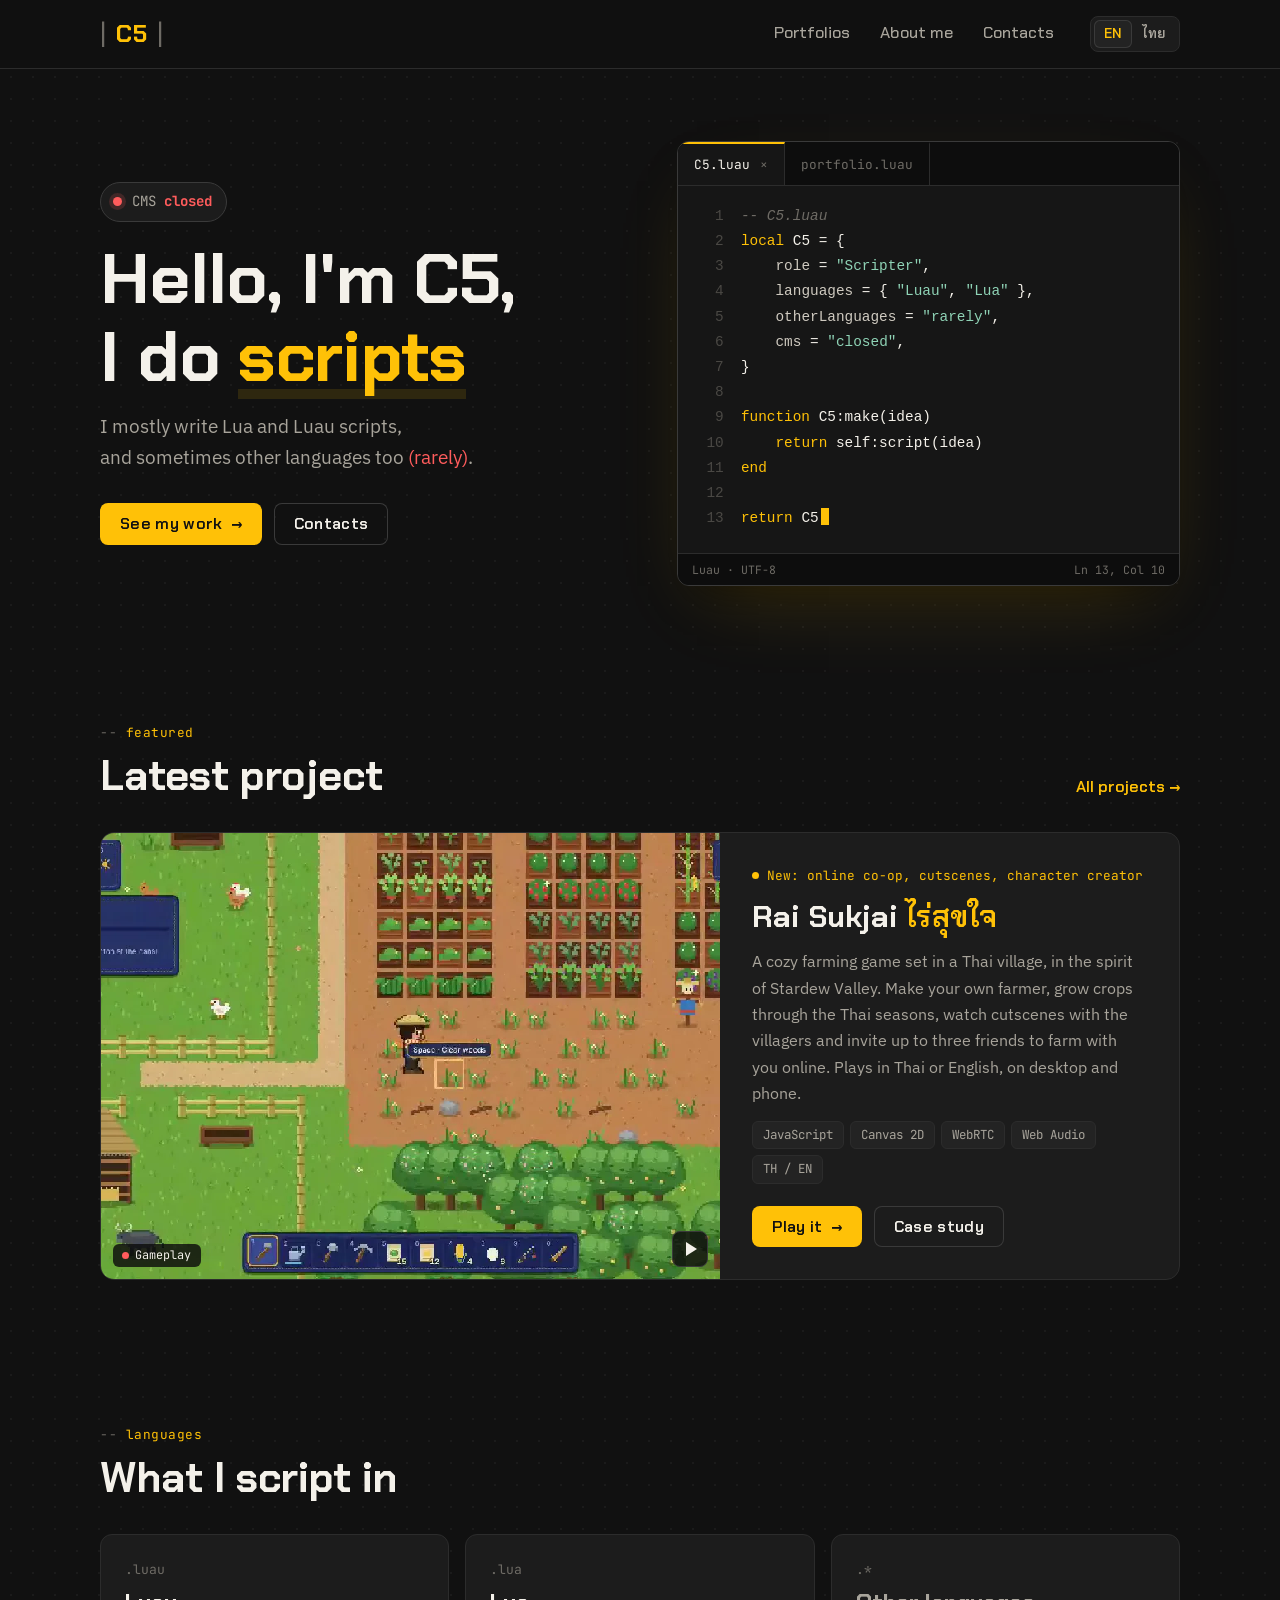
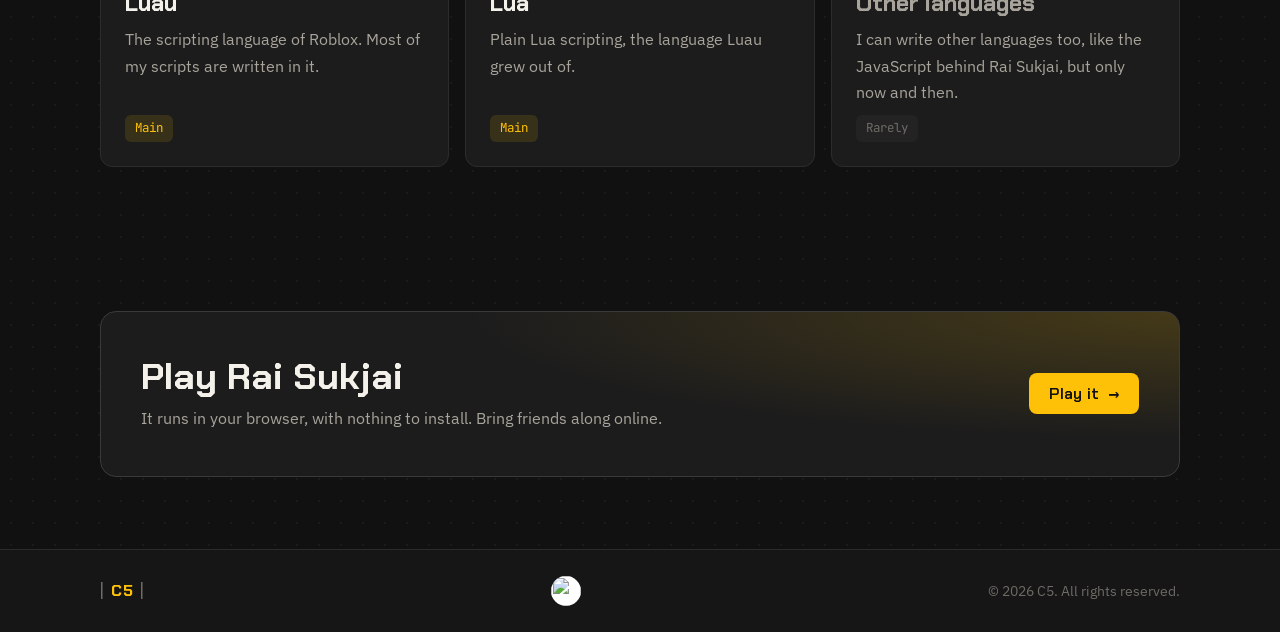
==== commit 05b00fd9: "Show "CMS closed", drop commission wording and links to the Rai Sukjai source Co-Authored-By: Claude" ====
--- a/index.html
+++ b/index.html
@@ -4,11 +4,11 @@
     <meta charset="UTF-8">
     <meta name="viewport" content="width=device-width, initial-scale=1.0, viewport-fit=cover">
     <title data-th="C5 | สคริปเตอร์">C5 | Scripter</title>
-    <meta name="description" content="C5 writes Lua and Luau scripts and takes scripting commissions. Projects include Rai Sukjai, a Thai farming game with online co-op.">
+    <meta name="description" content="C5 writes Lua and Luau scripts and makes browser games. Projects include Rai Sukjai, a Thai farming game with online co-op.">
     <meta property="og:type" content="website">
     <meta property="og:site_name" content="C5">
     <meta property="og:title" content="C5 | Scripter">
-    <meta property="og:description" content="C5 writes Lua and Luau scripts and takes scripting commissions. Projects include Rai Sukjai, a Thai farming game with online co-op.">
+    <meta property="og:description" content="C5 writes Lua and Luau scripts and makes browser games. Projects include Rai Sukjai, a Thai farming game with online co-op.">
     <meta property="og:url" content="https://realceedc5.github.io/">
     <meta property="og:image" content="https://realceedc5.github.io/images/og.jpg">
     <meta property="og:image:width" content="1200">
@@ -46,9 +46,9 @@
         <section class="hero">
             <div class="container">
                 <div>
-                    <span class="status" data-status-pill><span class="dot"></span><span><span data-th="คอมมิชชัน">Commissions</span> <b data-status class="status-closed">Closed</b></span></span>
+                    <span class="status" data-status-pill><span class="dot"></span><span>CMS <b data-status class="status-closed">closed</b></span></span>
                     <h1 data-th="สวัสดี ผม C5&lt;br&gt; ผมเขียน&lt;span class=&quot;hl&quot;&gt;สคริปต์&lt;/span&gt;">Hello, I'm C5,<br> I do <span class="hl">scripts</span></h1>
-                    <p class="lede" data-th="ส่วนใหญ่ผมรับงานเขียนสคริปต์ Lua และ Luau&lt;br&gt; แต่ภาษาอื่นก็ทำได้เหมือนกัน &lt;span class=&quot;note&quot;&gt;(นาน ๆ ที)&lt;/span&gt;">I most likely take commissions for Lua and Luau scripting,<br> but I can also work with other languages as well <span class="note">(I rarely do)</span>.</p>
+                    <p class="lede" data-th="ส่วนใหญ่ผมเขียนสคริปต์ Lua และ Luau&lt;br&gt; ภาษาอื่นก็เขียนได้เหมือนกัน &lt;span class=&quot;note&quot;&gt;(นาน ๆ ที)&lt;/span&gt;">I mostly write Lua and Luau scripts,<br> and sometimes other languages too <span class="note">(rarely)</span>.</p>
                     <div class="buttons">
                         <a href="portfolios.html" class="btn" data-th="ดูผลงาน &lt;span class=&quot;arrow&quot;&gt;→&lt;/span&gt;">See my work <span class="arrow">→</span></a>
                         <a href="contact.html" class="btn btn-ghost" data-th="ติดต่อ">Contacts</a>
@@ -56,8 +56,8 @@
                 </div>
                 <div class="code-window">
 <div class="code-tabs"><span class="code-tab">C5.luau <span class="x">×</span></span><span class="code-tab off">portfolio.luau</span></div>
-<pre class="code"><code><span class="ln"><span class="com">-- C5.luau</span></span><span class="ln"><span class="kw">local</span> C5 = {</span><span class="ln">    <span class="prop">role</span> = <span class="str">"Scripter"</span>,</span><span class="ln">    <span class="prop">languages</span> = { <span class="str">"Luau"</span>, <span class="str">"Lua"</span> },</span><span class="ln">    <span class="prop">otherLanguages</span> = <span class="str">"rarely"</span>,</span><span class="ln">    <span class="prop">commissionsOpen</span> = <span class="num" data-status-bool>false</span>,</span><span class="ln">}</span><span class="ln"></span><span class="ln"><span class="kw">function</span> C5:hire(request)</span><span class="ln">    <span class="kw">if not</span> self.commissionsOpen <span class="kw">then</span></span><span class="ln">        warn(<span class="str">"Check back soon!"</span>)</span><span class="ln">        <span class="kw">return</span></span><span class="ln">    <span class="kw">end</span></span><span class="ln">    <span class="kw">return</span> self:script(request)</span><span class="ln"><span class="kw">end</span></span><span class="ln"></span><span class="ln"><span class="kw">return</span> C5<span class="cursor" aria-hidden="true"></span></span></code></pre>
-<div class="code-status"><span>Luau · UTF-8</span><span>Ln 17, Col 10</span></div>
+<pre class="code"><code><span class="ln"><span class="com">-- C5.luau</span></span><span class="ln"><span class="kw">local</span> C5 = {</span><span class="ln">    <span class="prop">role</span> = <span class="str">"Scripter"</span>,</span><span class="ln">    <span class="prop">languages</span> = { <span class="str">"Luau"</span>, <span class="str">"Lua"</span> },</span><span class="ln">    <span class="prop">otherLanguages</span> = <span class="str">"rarely"</span>,</span><span class="ln">    <span class="prop">cms</span> = <span class="str" data-status-bool>"closed"</span>,</span><span class="ln">}</span><span class="ln"></span><span class="ln"><span class="kw">function</span> C5:make(idea)</span><span class="ln">    <span class="kw">return</span> self:script(idea)</span><span class="ln"><span class="kw">end</span></span><span class="ln"></span><span class="ln"><span class="kw">return</span> C5<span class="cursor" aria-hidden="true"></span></span></code></pre>
+<div class="code-status"><span>Luau · UTF-8</span><span>Ln 13, Col 10</span></div>
 </div>
             </div>
         </section>
@@ -94,9 +94,9 @@
             <div class="container">
                 <div class="section-head"><div><p class="eyebrow" data-th="ภาษา">languages</p><h2 data-th="ภาษาที่ผมใช้">What I script in</h2></div></div>
                 <div class="skills">
-                    <div class="skill"><span class="ext">.luau</span><h3>Luau</h3><p data-th="ภาษาสคริปต์ของ Roblox งานที่ผมรับส่วนใหญ่เขียนด้วยภาษานี้">The scripting language of Roblox. Most of my commissions are written in it.</p><span class="tags"><span class="tag-main" data-th="หลัก">Main</span></span></div>
+                    <div class="skill"><span class="ext">.luau</span><h3>Luau</h3><p data-th="ภาษาสคริปต์ของ Roblox สคริปต์ส่วนใหญ่ของผมเขียนด้วยภาษานี้">The scripting language of Roblox. Most of my scripts are written in it.</p><span class="tags"><span class="tag-main" data-th="หลัก">Main</span></span></div>
                     <div class="skill"><span class="ext">.lua</span><h3>Lua</h3><p data-th="Lua แบบดั้งเดิม ต้นแบบที่ Luau พัฒนาต่อมา">Plain Lua scripting, the language Luau grew out of.</p><span class="tags"><span class="tag-main" data-th="หลัก">Main</span></span></div>
-                    <div class="skill minor"><span class="ext">.*</span><h3 data-th="ภาษาอื่น ๆ">Other languages</h3><p data-th="ภาษาอื่นก็เขียนได้ อย่างไร่สุขใจที่เขียนด้วย JavaScript แต่ไม่ค่อยรับเป็นงาน">I can work in other languages too, like the JavaScript behind Rai Sukjai, but I rarely take that work.</p><span class="tags"><span class="tag-minor" data-th="นาน ๆ ที">Rarely</span></span></div>
+                    <div class="skill minor"><span class="ext">.*</span><h3 data-th="ภาษาอื่น ๆ">Other languages</h3><p data-th="ภาษาอื่นก็เขียนได้ อย่างไร่สุขใจที่เขียนด้วย JavaScript แต่นาน ๆ ที">I can write other languages too, like the JavaScript behind Rai Sukjai, but only now and then.</p><span class="tags"><span class="tag-minor" data-th="นาน ๆ ที">Rarely</span></span></div>
                 </div>
             </div>
         </section>
@@ -104,8 +104,8 @@
         <section class="section">
             <div class="container">
                 <div class="cta">
-                    <div><h2 data-th="อยากได้สคริปต์?">Need a script?</h2><p data-th="เช็กสถานะรับงานแล้วทักมาได้เลย">Check my commission status and message me.</p></div>
-                    <div class="buttons"><a href="contact.html" class="btn" data-th="ติดต่อผม &lt;span class=&quot;arrow&quot;&gt;→&lt;/span&gt;">Contact me <span class="arrow">→</span></a></div>
+                    <div><h2 data-th="ลองเล่นไร่สุขใจ">Play Rai Sukjai</h2><p data-th="เล่นบนเบราว์เซอร์ได้เลย ไม่ต้องติดตั้ง ชวนเพื่อนมาเล่นด้วยกันได้">It runs in your browser, with nothing to install. Bring friends along online.</p></div>
+                    <div class="buttons"><a href="https://realceedc5.github.io/rai-sukjai/" class="btn" target="_blank" rel="noopener" data-th="เล่นเลย &lt;span class=&quot;arrow&quot;&gt;→&lt;/span&gt;">Play it <span class="arrow">→</span></a></div>
                 </div>
             </div>
         </section>
